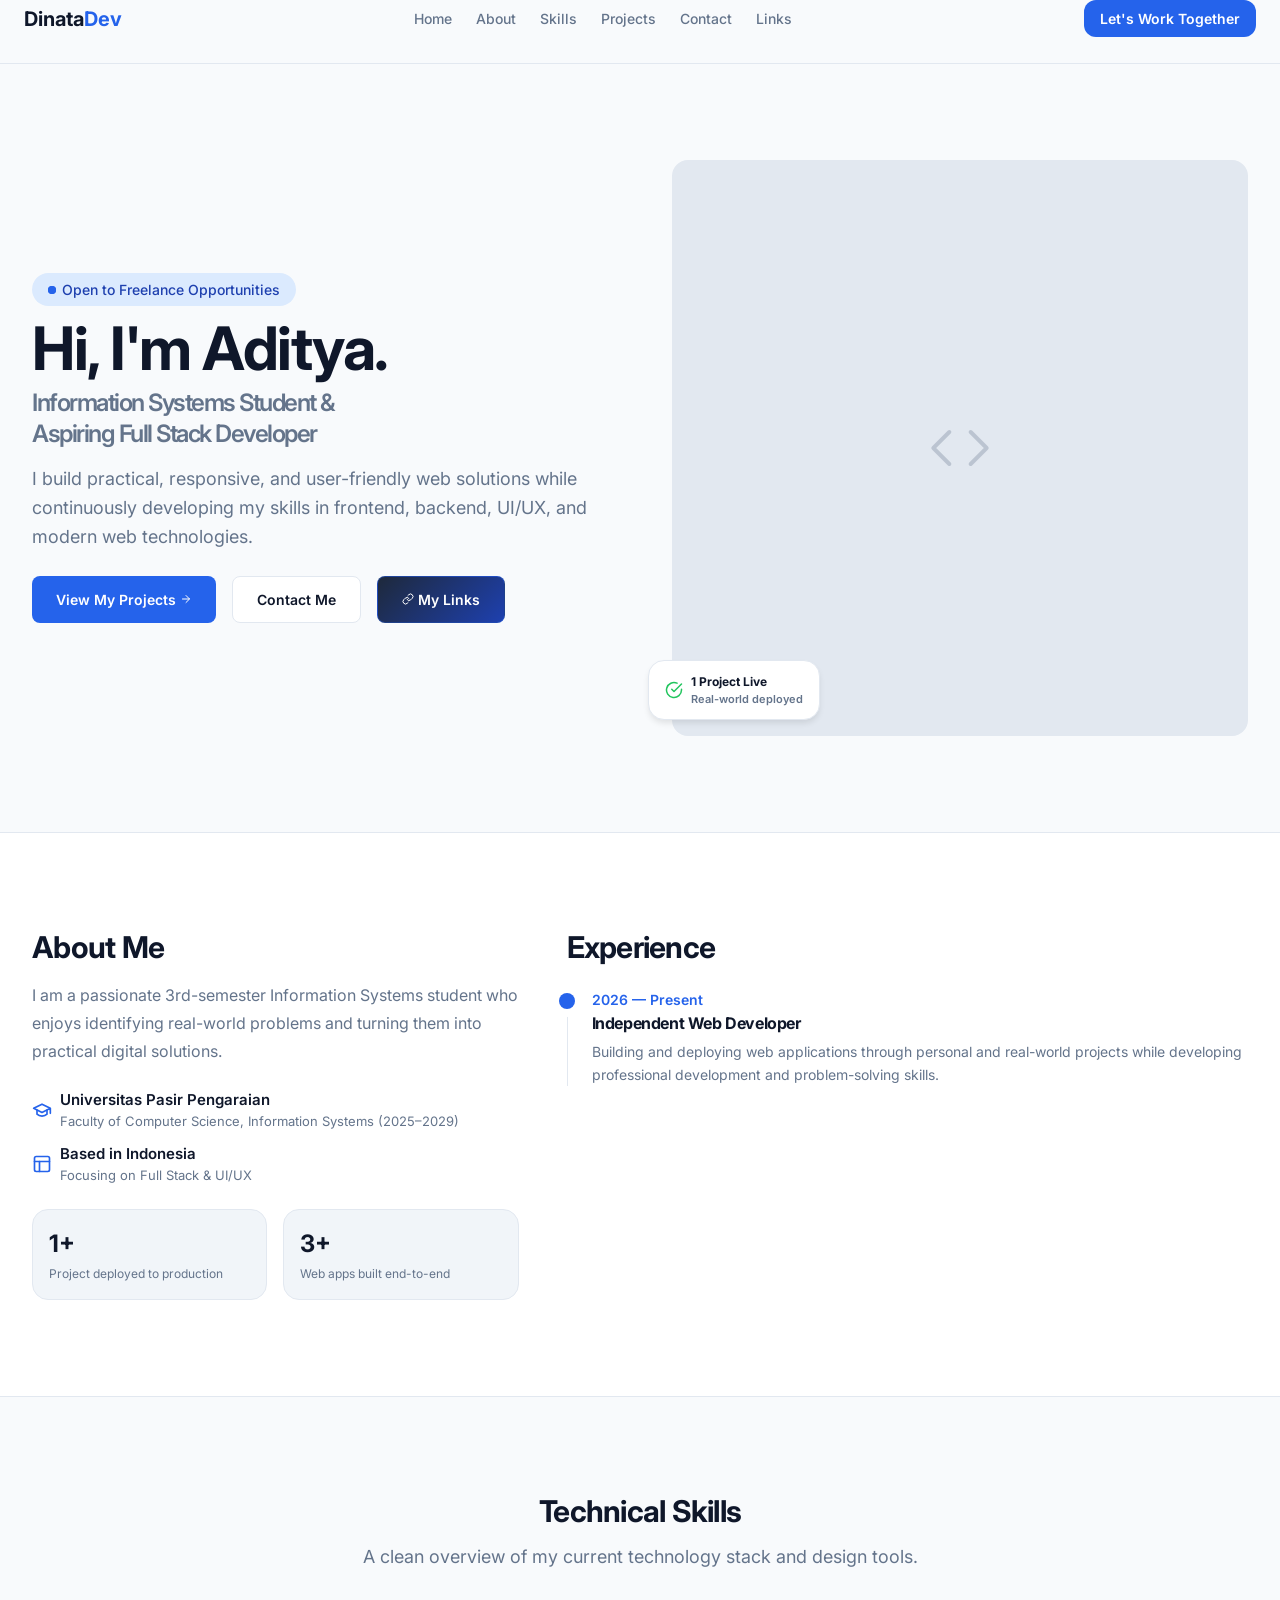
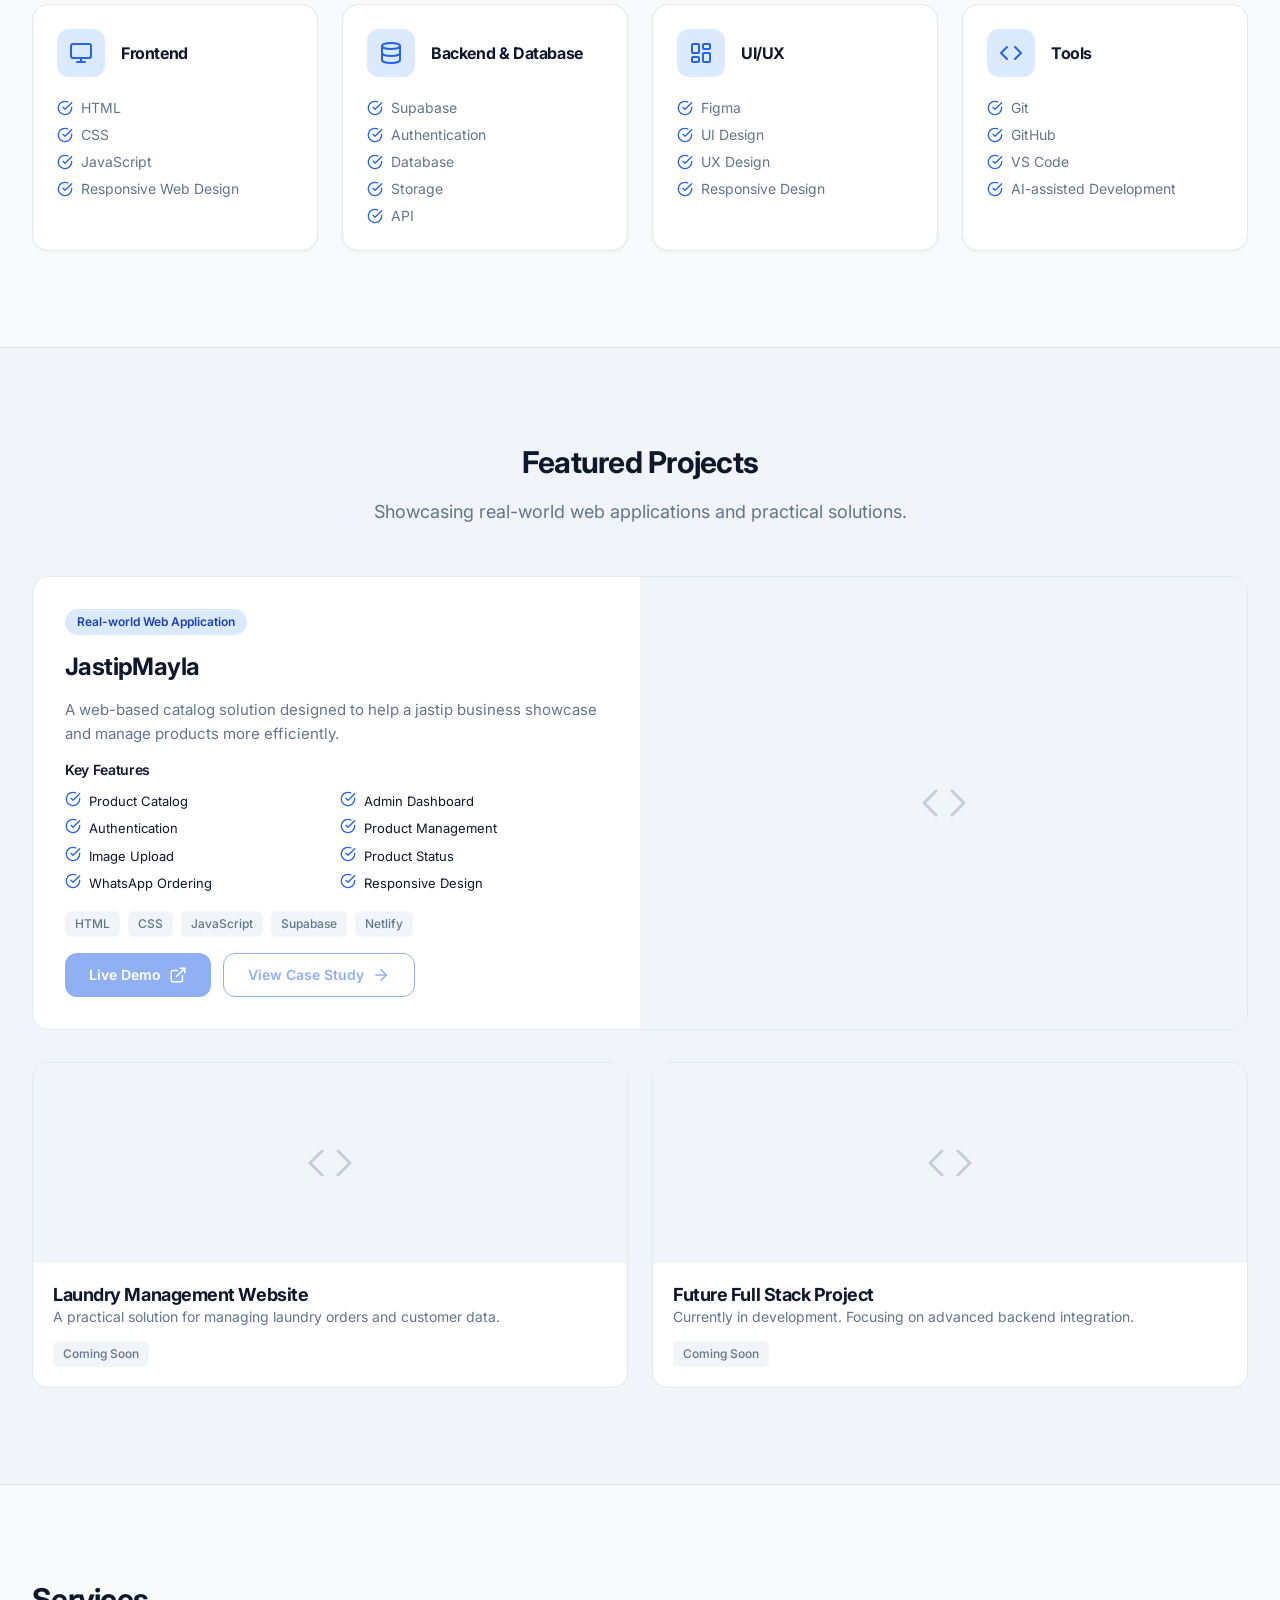
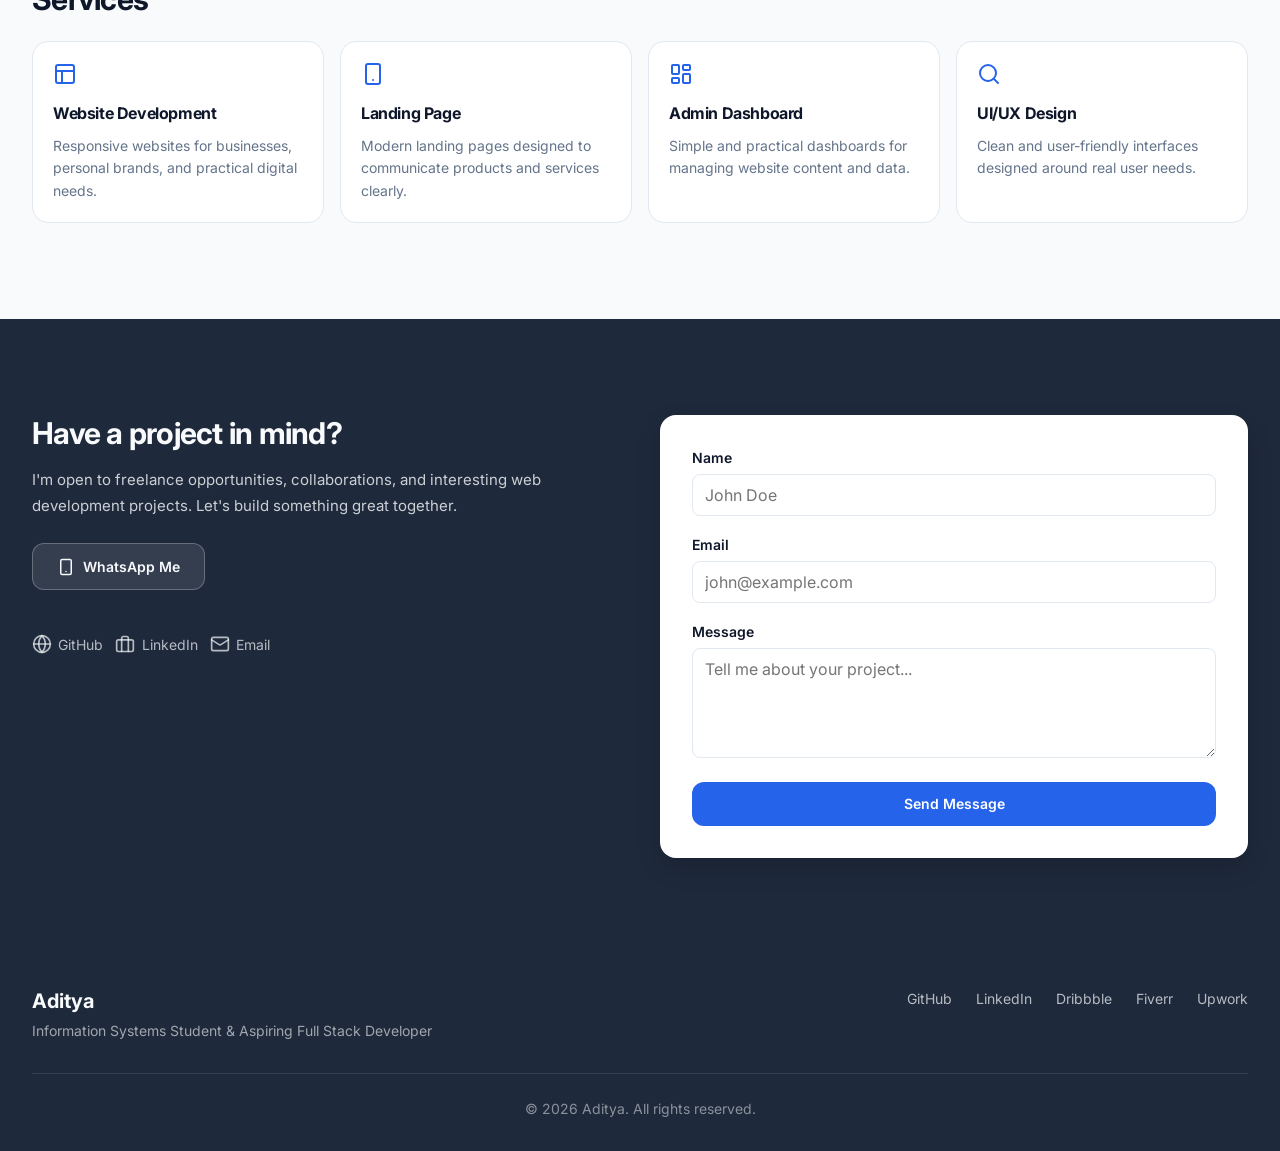
==== index.html @ 100fe940 "Initial commit — DinataDev portfolio static site - index.html: full portfolio (Hero, About, Skills, " ====
﻿<!DOCTYPE html>
<html lang="id">
<head>
  <meta charset="UTF-8" />
  <meta name="viewport" content="width=device-width, initial-scale=1.0" />

  <!-- Primary Meta -->
  <title>Aditya — Full Stack Developer &amp; UI/UX Designer | DinataDev</title>
  <meta name="description" content="Portfolio of Aditya, an Information Systems student building responsive web apps, admin dashboards, and UI/UX designs. Open to freelance opportunities." />

  <!-- Open Graph -->
  <meta property="og:title" content="Aditya — Full Stack Developer &amp; UI/UX Designer | DinataDev" />
  <meta property="og:description" content="Portfolio of Aditya, an Information Systems student building responsive web apps, admin dashboards, and UI/UX designs. Open to freelance opportunities." />
  <meta property="og:type" content="website" />
  <meta property="og:url" content="https://dinatadev.netlify.app/" />

  <!-- Google Fonts preconnect (must precede the fonts link) -->
  <link rel="preconnect" href="https://fonts.googleapis.com" />
  <link rel="preconnect" href="https://fonts.gstatic.com" crossorigin />

  <!-- Stylesheets: setiap file CSS bertanggung jawab atas satu section -->
  <link rel="stylesheet" href="css/style.css" />
  <link rel="stylesheet" href="css/buttons.css" />
  <link rel="stylesheet" href="css/nav.css" />
  <link rel="stylesheet" href="css/hero.css" />
  <link rel="stylesheet" href="css/about.css" />
  <link rel="stylesheet" href="css/skills.css" />
  <link rel="stylesheet" href="css/projects.css" />
  <link rel="stylesheet" href="css/services.css" />
  <link rel="stylesheet" href="css/contact.css" />
  <link rel="stylesheet" href="css/footer.css" />
</head>
<body>

  <!-- =====================================================================
       HEADER / NAVIGATION
       ===================================================================== -->
  <header id="site-header">
    <nav id="main-nav" aria-label="Primary navigation">
      <div class="nav-inner">

        <!-- Logo -->
        <a href="#home" class="nav-logo">
          <span class="logo-main">Dinata</span><span class="logo-accent">Dev</span>
        </a>

        <!-- Desktop nav links -->
        <div id="desktop-nav" role="navigation" aria-label="Desktop navigation">
          <a href="#home">Home</a>
          <a href="#about">About</a>
          <a href="#skills">Skills</a>
          <a href="#projects">Projects</a>
          <a href="#contact">Contact</a>
          <a href="links.html">Links</a>
        </div>

        <!-- Desktop CTA -->
        <a href="#contact" class="nav-cta">Let's Work Together</a>

        <!-- Hamburger button (mobile only) -->
        <button
          id="hamburger-btn"
          type="button"
          aria-label="Open navigation menu"
          aria-expanded="false"
          aria-controls="mobile-menu"
        >
          <!-- Hamburger icon (three lines) — toggled to X by navigation.js -->
          <svg
            id="icon-menu"
            aria-hidden="true"
            width="24" height="24"
            viewBox="0 0 24 24"
            fill="none"
            stroke="currentColor"
            stroke-width="2"
            stroke-linecap="round"
            stroke-linejoin="round"
          >
            <line x1="4" y1="6"  x2="20" y2="6" />
            <line x1="4" y1="12" x2="20" y2="12" />
            <line x1="4" y1="18" x2="20" y2="18" />
          </svg>
          <!-- Close icon (X) — hidden by default; navigation.js swaps visibility -->
          <svg
            id="icon-close"
            aria-hidden="true"
            width="24" height="24"
            viewBox="0 0 24 24"
            fill="none"
            stroke="currentColor"
            stroke-width="2"
            stroke-linecap="round"
            stroke-linejoin="round"
            style="display:none;"
          >
            <line x1="18" y1="6"  x2="6" y2="18" />
            <line x1="6"  y1="6"  x2="18" y2="18" />
          </svg>
        </button>

      </div><!-- /.nav-inner -->

      <!-- Mobile menu -->
      <div id="mobile-menu" role="dialog" aria-label="Mobile navigation menu">
        <ul class="mobile-nav-links" role="list">
          <li><a href="#home">Home</a></li>
          <li><a href="#about">About</a></li>
          <li><a href="#skills">Skills</a></li>
          <li><a href="#projects">Projects</a></li>
          <li><a href="#contact">Contact</a></li>
          <li><a href="links.html">My Links</a></li>
        </ul>
        <div class="mobile-cta-wrapper">
          <a href="#contact" class="mobile-cta">Let's Work Together</a>
        </div>
      </div><!-- /#mobile-menu -->

    </nav>
  </header>

  <!-- =====================================================================
       MAIN CONTENT
       ===================================================================== -->
  <main>

    <!-- -------------------------------------------------------------------
         HERO SECTION
         ------------------------------------------------------------------- -->
    <section id="home" class="section-padding">
      <div class="container-wide">
        <div class="hero-inner">

          <!-- Content column -->
          <div class="hero-content">

            <!-- Status badge with ping animation -->
            <div class="hero-status-badge" aria-label="Availability status: Open to Freelance Opportunities">
              <span class="badge-dot-wrapper">
                <span class="ping-dot" aria-hidden="true"></span>
                <span class="badge-dot" aria-hidden="true"></span>
              </span>
              Open to Freelance Opportunities
            </div>

            <!-- Heading -->
            <h1>
              Hi, I'm Aditya.
              <span class="hero-subtitle">
                Information Systems Student &amp;<br />
                Aspiring Full Stack Developer
              </span>
            </h1>

            <!-- Description -->
            <p class="hero-description">
              I build practical, responsive, and user-friendly web solutions while continuously
              developing my skills in frontend, backend, UI/UX, and modern web technologies.
            </p>

            <!-- CTA buttons -->
            <div class="hero-buttons">
              <a href="#projects" class="btn-primary">
                View My Projects
                <!-- ArrowRight icon -->
                <svg aria-hidden="true" width="18" height="18" viewBox="0 0 24 24" fill="none"
                  stroke="currentColor" stroke-width="2" stroke-linecap="round" stroke-linejoin="round">
                  <line x1="5" y1="12" x2="19" y2="12"/>
                  <polyline points="12 5 19 12 12 19"/>
                </svg>
              </a>
              <a href="#contact" class="btn-secondary">
                Contact Me
              </a>
              <a href="links.html" class="btn-links">
                <svg aria-hidden="true" width="16" height="16" viewBox="0 0 24 24" fill="none"
                  stroke="currentColor" stroke-width="2" stroke-linecap="round" stroke-linejoin="round">
                  <path d="M10 13a5 5 0 0 0 7.54.54l3-3a5 5 0 0 0-7.07-7.07l-1.72 1.71"/>
                  <path d="M14 11a5 5 0 0 0-7.54-.54l-3 3a5 5 0 0 0 7.07 7.07l1.71-1.71"/>
                </svg>
                My Links
              </a>
            </div>

          </div><!-- /.hero-content -->

          <!-- Image column -->
          <div class="hero-image-col">
            <div class="hero-profile-img-wrapper">

              <!-- Profile image; onerror shows placeholder (Req 6.11) -->
              <img
                id="hero-profile-img"
                src="assets/images/profile.jpg"
                alt="Aditya — Information Systems Student and Full Stack Developer"
                class="hero-profile-img"
                loading="eager"
                onerror="this.onerror=null;this.style.display='none';document.getElementById('hero-img-placeholder').style.display='flex';"
              />

              <!-- Fallback placeholder shown when image fails to load -->
              <div id="hero-img-placeholder" class="hero-img-placeholder" style="display:none;" aria-hidden="true">
                <!-- Code2 icon -->
                <svg aria-hidden="true" width="64" height="64" viewBox="0 0 24 24" fill="none"
                  stroke="currentColor" stroke-width="1.5" stroke-linecap="round" stroke-linejoin="round"
                  style="opacity:0.3;">
                  <polyline points="16 18 22 12 16 6"/>
                  <polyline points="8 6 2 12 8 18"/>
                </svg>
              </div>

              <!-- Floating card (hidden below 480px) -->
              <div class="hero-floating-card" aria-hidden="true">
                <!-- CheckCircle icon -->
                <svg aria-hidden="true" width="18" height="18" viewBox="0 0 24 24" fill="none"
                  stroke="currentColor" stroke-width="2" stroke-linecap="round" stroke-linejoin="round"
                  style="color:#22c55e;flex-shrink:0;">
                  <path d="M22 11.08V12a10 10 0 1 1-5.93-9.14"/>
                  <polyline points="22 4 12 14.01 9 11.01"/>
                </svg>
                <div>
                  <div style="font-size:0.75rem;font-weight:700;color:var(--foreground);">1 Project Live</div>
                  <div style="font-size:0.6875rem;color:var(--muted-foreground);">Real-world deployed</div>
                </div>
              </div>

            </div><!-- /.hero-profile-img-wrapper -->
          </div><!-- /.hero-image-col -->

        </div><!-- /.hero-inner -->
      </div><!-- /.container-wide -->
    </section><!-- /#home -->


    <!-- -------------------------------------------------------------------
         ABOUT & EXPERIENCE SECTION
         ------------------------------------------------------------------- -->
    <section id="about" class="section-padding">
      <div class="container-wide">
        <div class="about-grid">

          <!-- About column -->
          <div class="about-col">
            <h2>About Me</h2>
            <p class="about-bio">
              I am a passionate 3rd-semester Information Systems student who enjoys identifying
              real-world problems and turning them into practical digital solutions.
            </p>

            <!-- Info items -->
            <div class="about-info-items">

              <div class="about-info-item">
                <!-- GraduationCap icon -->
                <svg aria-hidden="true" width="20" height="20" viewBox="0 0 24 24" fill="none"
                  stroke="currentColor" stroke-width="2" stroke-linecap="round" stroke-linejoin="round">
                  <path d="M22 10v6M2 10l10-5 10 5-10 5z"/>
                  <path d="M6 12v5c3 3 9 3 12 0v-5"/>
                </svg>
                <div>
                  <div style="font-weight:600;color:var(--foreground);font-size:0.9375rem;">Universitas Pasir Pengaraian</div>
                  <div style="font-size:0.8125rem;color:var(--muted-foreground);">Faculty of Computer Science, Information Systems (2025–2029)</div>
                </div>
              </div>

              <div class="about-info-item">
                <!-- Layout icon -->
                <svg aria-hidden="true" width="20" height="20" viewBox="0 0 24 24" fill="none"
                  stroke="currentColor" stroke-width="2" stroke-linecap="round" stroke-linejoin="round">
                  <rect width="18" height="18" x="3" y="3" rx="2" ry="2"/>
                  <line x1="3" y1="9" x2="21" y2="9"/>
                  <line x1="9" y1="21" x2="9" y2="9"/>
                </svg>
                <div>
                  <div style="font-weight:600;color:var(--foreground);font-size:0.9375rem;">Based in Indonesia</div>
                  <div style="font-size:0.8125rem;color:var(--muted-foreground);">Focusing on Full Stack &amp; UI/UX</div>
                </div>
              </div>

            </div><!-- /.about-info-items -->

            <!-- Stat cards (2×2 grid) -->
            <div class="stat-cards-grid">
              <div class="stat-card">
                <div class="stat-value">1+</div>
                <div class="stat-label">Project deployed to production</div>
              </div>
              <div class="stat-card">
                <div class="stat-value">3+</div>
                <div class="stat-label">Web apps built end-to-end</div>
              </div>
            </div>

          </div><!-- /.about-col -->

          <!-- Experience column -->
          <div class="experience-col">
            <h2>Experience</h2>

            <div class="timeline" role="list">

              <div class="timeline-item" role="listitem">
                <span class="timeline-dot" aria-hidden="true"></span>
                <div class="timeline-period">2026 — Present</div>
                <h3 class="timeline-title">Independent Web Developer</h3>
                <p class="timeline-description">
                  Building and deploying web applications through personal and real-world projects
                  while developing professional development and problem-solving skills.
                </p>
              </div>

            </div><!-- /.timeline -->

          </div><!-- /.experience-col -->

        </div><!-- /.about-grid -->
      </div><!-- /.container-wide -->
    </section><!-- /#about -->


    <!-- -------------------------------------------------------------------
         SKILLS SECTION
         ------------------------------------------------------------------- -->
    <section id="skills" class="section-padding">
      <div class="container-wide">

        <h2>Technical Skills</h2>
        <p class="skills-section-subtitle">
          A clean overview of my current technology stack and design tools.
        </p>

        <div class="skills-grid">

          <!-- Frontend card -->
          <article class="skill-card">
            <div class="skill-card-header">
              <div class="skill-icon-area" aria-hidden="true">
                <!-- Monitor icon -->
                <svg aria-hidden="true" width="24" height="24" viewBox="0 0 24 24" fill="none"
                  stroke="currentColor" stroke-width="2" stroke-linecap="round" stroke-linejoin="round">
                  <rect width="20" height="14" x="2" y="3" rx="2"/>
                  <line x1="8" y1="21" x2="16" y2="21"/>
                  <line x1="12" y1="17" x2="12" y2="21"/>
                </svg>
              </div>
              <h3 class="skill-card-title">Frontend</h3>
            </div>
            <ul class="skill-items-list" role="list">
              <li class="skill-item">
                <svg aria-hidden="true" width="16" height="16" viewBox="0 0 24 24" fill="none"
                  stroke="currentColor" stroke-width="2" stroke-linecap="round" stroke-linejoin="round">
                  <path d="M22 11.08V12a10 10 0 1 1-5.93-9.14"/>
                  <polyline points="22 4 12 14.01 9 11.01"/>
                </svg>
                HTML
              </li>
              <li class="skill-item">
                <svg aria-hidden="true" width="16" height="16" viewBox="0 0 24 24" fill="none"
                  stroke="currentColor" stroke-width="2" stroke-linecap="round" stroke-linejoin="round">
                  <path d="M22 11.08V12a10 10 0 1 1-5.93-9.14"/>
                  <polyline points="22 4 12 14.01 9 11.01"/>
                </svg>
                CSS
              </li>
              <li class="skill-item">
                <svg aria-hidden="true" width="16" height="16" viewBox="0 0 24 24" fill="none"
                  stroke="currentColor" stroke-width="2" stroke-linecap="round" stroke-linejoin="round">
                  <path d="M22 11.08V12a10 10 0 1 1-5.93-9.14"/>
                  <polyline points="22 4 12 14.01 9 11.01"/>
                </svg>
                JavaScript
              </li>
              <li class="skill-item">
                <svg aria-hidden="true" width="16" height="16" viewBox="0 0 24 24" fill="none"
                  stroke="currentColor" stroke-width="2" stroke-linecap="round" stroke-linejoin="round">
                  <path d="M22 11.08V12a10 10 0 1 1-5.93-9.14"/>
                  <polyline points="22 4 12 14.01 9 11.01"/>
                </svg>
                Responsive Web Design
              </li>
            </ul>
          </article>

          <!-- Backend & Database card -->
          <article class="skill-card">
            <div class="skill-card-header">
              <div class="skill-icon-area" aria-hidden="true">
                <!-- Database icon -->
                <svg aria-hidden="true" width="24" height="24" viewBox="0 0 24 24" fill="none"
                  stroke="currentColor" stroke-width="2" stroke-linecap="round" stroke-linejoin="round">
                  <ellipse cx="12" cy="5" rx="9" ry="3"/>
                  <path d="M21 12c0 1.66-4 3-9 3s-9-1.34-9-3"/>
                  <path d="M3 5v14c0 1.66 4 3 9 3s9-1.34 9-3V5"/>
                </svg>
              </div>
              <h3 class="skill-card-title">Backend &amp; Database</h3>
            </div>
            <ul class="skill-items-list" role="list">
              <li class="skill-item">
                <svg aria-hidden="true" width="16" height="16" viewBox="0 0 24 24" fill="none"
                  stroke="currentColor" stroke-width="2" stroke-linecap="round" stroke-linejoin="round">
                  <path d="M22 11.08V12a10 10 0 1 1-5.93-9.14"/>
                  <polyline points="22 4 12 14.01 9 11.01"/>
                </svg>
                Supabase
              </li>
              <li class="skill-item">
                <svg aria-hidden="true" width="16" height="16" viewBox="0 0 24 24" fill="none"
                  stroke="currentColor" stroke-width="2" stroke-linecap="round" stroke-linejoin="round">
                  <path d="M22 11.08V12a10 10 0 1 1-5.93-9.14"/>
                  <polyline points="22 4 12 14.01 9 11.01"/>
                </svg>
                Authentication
              </li>
              <li class="skill-item">
                <svg aria-hidden="true" width="16" height="16" viewBox="0 0 24 24" fill="none"
                  stroke="currentColor" stroke-width="2" stroke-linecap="round" stroke-linejoin="round">
                  <path d="M22 11.08V12a10 10 0 1 1-5.93-9.14"/>
                  <polyline points="22 4 12 14.01 9 11.01"/>
                </svg>
                Database
              </li>
              <li class="skill-item">
                <svg aria-hidden="true" width="16" height="16" viewBox="0 0 24 24" fill="none"
                  stroke="currentColor" stroke-width="2" stroke-linecap="round" stroke-linejoin="round">
                  <path d="M22 11.08V12a10 10 0 1 1-5.93-9.14"/>
                  <polyline points="22 4 12 14.01 9 11.01"/>
                </svg>
                Storage
              </li>
              <li class="skill-item">
                <svg aria-hidden="true" width="16" height="16" viewBox="0 0 24 24" fill="none"
                  stroke="currentColor" stroke-width="2" stroke-linecap="round" stroke-linejoin="round">
                  <path d="M22 11.08V12a10 10 0 1 1-5.93-9.14"/>
                  <polyline points="22 4 12 14.01 9 11.01"/>
                </svg>
                API
              </li>
            </ul>
          </article>

          <!-- UI/UX card -->
          <article class="skill-card">
            <div class="skill-card-header">
              <div class="skill-icon-area" aria-hidden="true">
                <!-- LayoutDashboard icon -->
                <svg aria-hidden="true" width="24" height="24" viewBox="0 0 24 24" fill="none"
                  stroke="currentColor" stroke-width="2" stroke-linecap="round" stroke-linejoin="round">
                  <rect width="7" height="9" x="3" y="3" rx="1"/>
                  <rect width="7" height="5" x="14" y="3" rx="1"/>
                  <rect width="7" height="9" x="14" y="12" rx="1"/>
                  <rect width="7" height="5" x="3" y="16" rx="1"/>
                </svg>
              </div>
              <h3 class="skill-card-title">UI/UX</h3>
            </div>
            <ul class="skill-items-list" role="list">
              <li class="skill-item">
                <svg aria-hidden="true" width="16" height="16" viewBox="0 0 24 24" fill="none"
                  stroke="currentColor" stroke-width="2" stroke-linecap="round" stroke-linejoin="round">
                  <path d="M22 11.08V12a10 10 0 1 1-5.93-9.14"/>
                  <polyline points="22 4 12 14.01 9 11.01"/>
                </svg>
                Figma
              </li>
              <li class="skill-item">
                <svg aria-hidden="true" width="16" height="16" viewBox="0 0 24 24" fill="none"
                  stroke="currentColor" stroke-width="2" stroke-linecap="round" stroke-linejoin="round">
                  <path d="M22 11.08V12a10 10 0 1 1-5.93-9.14"/>
                  <polyline points="22 4 12 14.01 9 11.01"/>
                </svg>
                UI Design
              </li>
              <li class="skill-item">
                <svg aria-hidden="true" width="16" height="16" viewBox="0 0 24 24" fill="none"
                  stroke="currentColor" stroke-width="2" stroke-linecap="round" stroke-linejoin="round">
                  <path d="M22 11.08V12a10 10 0 1 1-5.93-9.14"/>
                  <polyline points="22 4 12 14.01 9 11.01"/>
                </svg>
                UX Design
              </li>
              <li class="skill-item">
                <svg aria-hidden="true" width="16" height="16" viewBox="0 0 24 24" fill="none"
                  stroke="currentColor" stroke-width="2" stroke-linecap="round" stroke-linejoin="round">
                  <path d="M22 11.08V12a10 10 0 1 1-5.93-9.14"/>
                  <polyline points="22 4 12 14.01 9 11.01"/>
                </svg>
                Responsive Design
              </li>
            </ul>
          </article>

          <!-- Tools card -->
          <article class="skill-card">
            <div class="skill-card-header">
              <div class="skill-icon-area" aria-hidden="true">
                <!-- Code2 icon -->
                <svg aria-hidden="true" width="24" height="24" viewBox="0 0 24 24" fill="none"
                  stroke="currentColor" stroke-width="2" stroke-linecap="round" stroke-linejoin="round">
                  <polyline points="16 18 22 12 16 6"/>
                  <polyline points="8 6 2 12 8 18"/>
                </svg>
              </div>
              <h3 class="skill-card-title">Tools</h3>
            </div>
            <ul class="skill-items-list" role="list">
              <li class="skill-item">
                <svg aria-hidden="true" width="16" height="16" viewBox="0 0 24 24" fill="none"
                  stroke="currentColor" stroke-width="2" stroke-linecap="round" stroke-linejoin="round">
                  <path d="M22 11.08V12a10 10 0 1 1-5.93-9.14"/>
                  <polyline points="22 4 12 14.01 9 11.01"/>
                </svg>
                Git
              </li>
              <li class="skill-item">
                <svg aria-hidden="true" width="16" height="16" viewBox="0 0 24 24" fill="none"
                  stroke="currentColor" stroke-width="2" stroke-linecap="round" stroke-linejoin="round">
                  <path d="M22 11.08V12a10 10 0 1 1-5.93-9.14"/>
                  <polyline points="22 4 12 14.01 9 11.01"/>
                </svg>
                GitHub
              </li>
              <li class="skill-item">
                <svg aria-hidden="true" width="16" height="16" viewBox="0 0 24 24" fill="none"
                  stroke="currentColor" stroke-width="2" stroke-linecap="round" stroke-linejoin="round">
                  <path d="M22 11.08V12a10 10 0 1 1-5.93-9.14"/>
                  <polyline points="22 4 12 14.01 9 11.01"/>
                </svg>
                VS Code
              </li>
              <li class="skill-item">
                <svg aria-hidden="true" width="16" height="16" viewBox="0 0 24 24" fill="none"
                  stroke="currentColor" stroke-width="2" stroke-linecap="round" stroke-linejoin="round">
                  <path d="M22 11.08V12a10 10 0 1 1-5.93-9.14"/>
                  <polyline points="22 4 12 14.01 9 11.01"/>
                </svg>
                AI-assisted Development
              </li>
            </ul>
          </article>

        </div><!-- /.skills-grid -->
      </div><!-- /.container-wide -->
    </section><!-- /#skills -->


    <!-- -------------------------------------------------------------------
         PROJECTS SECTION (data-driven; JS renders into mount containers)
         ------------------------------------------------------------------- -->
    <section id="projects" class="section-padding">
      <div class="container-wide">

        <div class="section-heading">
          <h2>Featured Projects</h2>
        </div>
        <p class="section-subtitle" style="color:var(--muted-foreground);margin-bottom:3rem;">
          Showcasing real-world web applications and practical solutions.
        </p>

        <!-- Featured project mount container (rendered by projects.js) -->
        <div id="projects-featured-container" aria-live="polite"></div>

        <!-- Non-featured project grid mount container (rendered by projects.js) -->
        <div id="projects-grid-container" class="project-grid" aria-live="polite"></div>

      </div><!-- /.container-wide -->
    </section><!-- /#projects -->



    <!-- -------------------------------------------------------------------
         SERVICES & CURRENTLY LEARNING SECTION
         ------------------------------------------------------------------- -->
    <section id="services" class="section-padding">
      <div class="container-wide">
        <div class="services-only-grid">

          <!-- Services column -->
          <div class="services-col">
            <h2>Services</h2>
            <div class="services-cards-grid">

              <!-- Website Development -->
              <article class="service-card">
                <div class="service-card-icon" aria-hidden="true">
                  <!-- Layout icon -->
                  <svg aria-hidden="true" width="24" height="24" viewBox="0 0 24 24" fill="none"
                    stroke="currentColor" stroke-width="2" stroke-linecap="round" stroke-linejoin="round">
                    <rect width="18" height="18" x="3" y="3" rx="2" ry="2"/>
                    <line x1="3" y1="9" x2="21" y2="9"/>
                    <line x1="9" y1="21" x2="9" y2="9"/>
                  </svg>
                </div>
                <h3 class="service-card-title">Website Development</h3>
                <p class="service-card-desc">
                  Responsive websites for businesses, personal brands, and practical digital needs.
                </p>
              </article>

              <!-- Landing Page -->
              <article class="service-card">
                <div class="service-card-icon" aria-hidden="true">
                  <!-- Smartphone icon -->
                  <svg aria-hidden="true" width="24" height="24" viewBox="0 0 24 24" fill="none"
                    stroke="currentColor" stroke-width="2" stroke-linecap="round" stroke-linejoin="round">
                    <rect width="14" height="20" x="5" y="2" rx="2" ry="2"/>
                    <line x1="12" y1="18" x2="12.01" y2="18"/>
                  </svg>
                </div>
                <h3 class="service-card-title">Landing Page</h3>
                <p class="service-card-desc">
                  Modern landing pages designed to communicate products and services clearly.
                </p>
              </article>

              <!-- Admin Dashboard -->
              <article class="service-card">
                <div class="service-card-icon" aria-hidden="true">
                  <!-- LayoutDashboard icon -->
                  <svg aria-hidden="true" width="24" height="24" viewBox="0 0 24 24" fill="none"
                    stroke="currentColor" stroke-width="2" stroke-linecap="round" stroke-linejoin="round">
                    <rect width="7" height="9" x="3" y="3" rx="1"/>
                    <rect width="7" height="5" x="14" y="3" rx="1"/>
                    <rect width="7" height="9" x="14" y="12" rx="1"/>
                    <rect width="7" height="5" x="3" y="16" rx="1"/>
                  </svg>
                </div>
                <h3 class="service-card-title">Admin Dashboard</h3>
                <p class="service-card-desc">
                  Simple and practical dashboards for managing website content and data.
                </p>
              </article>

              <!-- UI/UX Design -->
              <article class="service-card">
                <div class="service-card-icon" aria-hidden="true">
                  <!-- Search icon -->
                  <svg aria-hidden="true" width="24" height="24" viewBox="0 0 24 24" fill="none"
                    stroke="currentColor" stroke-width="2" stroke-linecap="round" stroke-linejoin="round">
                    <circle cx="11" cy="11" r="8"/>
                    <line x1="21" y1="21" x2="16.65" y2="16.65"/>
                  </svg>
                </div>
                <h3 class="service-card-title">UI/UX Design</h3>
                <p class="service-card-desc">
                  Clean and user-friendly interfaces designed around real user needs.
                </p>
              </article>

            </div><!-- /.services-cards-grid -->
          </div><!-- /.services-col -->


        </div><!-- /.services-only-grid -->
      </div><!-- /.container-wide -->
    </section><!-- /#services -->


    <!-- -------------------------------------------------------------------
         CONTACT SECTION
         ------------------------------------------------------------------- -->
    <section id="contact" class="section-padding">
      <div class="container-wide">
        <div class="contact-inner">

          <!-- CTA column -->
          <div class="contact-cta-col">
            <h2>Have a project in mind?</h2>
            <p class="contact-cta-desc">
              I'm open to freelance opportunities, collaborations, and interesting web development
              projects. Let's build something great together.
            </p>

            <div class="contact-cta-buttons">
              <a
                id="whatsapp-cta"
                href="#"
                class="btn-ghost-light"
                target="_blank"
                rel="noopener noreferrer"
                aria-label="Contact via WhatsApp"
              >
                <!-- Smartphone icon -->
                <svg aria-hidden="true" width="18" height="18" viewBox="0 0 24 24" fill="none"
                  stroke="currentColor" stroke-width="2" stroke-linecap="round" stroke-linejoin="round">
                  <rect width="14" height="20" x="5" y="2" rx="2" ry="2"/>
                  <line x1="12" y1="18" x2="12.01" y2="18"/>
                </svg>
                WhatsApp Me
              </a>
            </div>

            <!-- Social links (URLs populated from config by main.js) -->
            <div class="contact-social-links">
              <a href="#" class="contact-social-link" data-config-link="githubUrl" target="_blank" rel="noopener noreferrer" aria-label="GitHub profile">
                <!-- Globe icon -->
                <svg aria-hidden="true" width="20" height="20" viewBox="0 0 24 24" fill="none"
                  stroke="currentColor" stroke-width="2" stroke-linecap="round" stroke-linejoin="round">
                  <circle cx="12" cy="12" r="10"/>
                  <line x1="2" y1="12" x2="22" y2="12"/>
                  <path d="M12 2a15.3 15.3 0 0 1 4 10 15.3 15.3 0 0 1-4 10 15.3 15.3 0 0 1-4-10 15.3 15.3 0 0 1 4-10z"/>
                </svg>
                GitHub
              </a>
              <a href="#" class="contact-social-link" data-config-link="linkedinUrl" target="_blank" rel="noopener noreferrer" aria-label="LinkedIn profile">
                <!-- Briefcase icon -->
                <svg aria-hidden="true" width="20" height="20" viewBox="0 0 24 24" fill="none"
                  stroke="currentColor" stroke-width="2" stroke-linecap="round" stroke-linejoin="round">
                  <rect width="20" height="14" x="2" y="7" rx="2" ry="2"/>
                  <path d="M16 21V5a2 2 0 0 0-2-2h-4a2 2 0 0 0-2 2v16"/>
                </svg>
                LinkedIn
              </a>
              <a href="#" class="contact-social-link" data-config-link="email" data-config-type="mailto" aria-label="Send email">
                <!-- Mail icon -->
                <svg aria-hidden="true" width="20" height="20" viewBox="0 0 24 24" fill="none"
                  stroke="currentColor" stroke-width="2" stroke-linecap="round" stroke-linejoin="round">
                  <rect width="20" height="16" x="2" y="4" rx="2"/>
                  <path d="m22 7-8.97 5.7a1.94 1.94 0 0 1-2.06 0L2 7"/>
                </svg>
                Email
              </a>
            </div><!-- /.contact-social-links -->

          </div><!-- /.contact-cta-col -->

          <!-- Contact form card -->
          <div class="contact-form-card" id="contact-form-section">

            <!-- Success message (hidden by default) -->
            <div id="form-success-msg" hidden role="status" aria-live="polite">
              Pesan berhasil terkirim! Aditya akan segera menghubungi Anda.
            </div>

            <!-- Error message (hidden by default) -->
            <div id="form-error-msg" hidden role="alert" aria-live="assertive">
              Gagal mengirim pesan. Silakan coba lagi atau hubungi melalui WhatsApp.
            </div>

            <form
              id="contact-form"
              name="contact"
              method="POST"
              data-netlify="true"
              action="/"
              novalidate
            >
              <!-- Hidden Netlify form-name field -->
              <input type="hidden" name="form-name" value="contact" />

              <div class="form-group">
                <label class="form-label" for="contact-name">Name</label>
                <input
                  class="form-input"
                  type="text"
                  id="contact-name"
                  name="name"
                  placeholder="John Doe"
                  required
                  maxlength="100"
                  autocomplete="name"
                />
              </div>

              <div class="form-group">
                <label class="form-label" for="contact-email">Email</label>
                <input
                  class="form-input"
                  type="email"
                  id="contact-email"
                  name="email"
                  placeholder="john@example.com"
                  required
                  maxlength="254"
                  autocomplete="email"
                />
              </div>

              <div class="form-group">
                <label class="form-label" for="contact-message">Message</label>
                <textarea
                  class="form-textarea"
                  id="contact-message"
                  name="message"
                  rows="4"
                  placeholder="Tell me about your project..."
                  required
                  maxlength="2000"
                ></textarea>
              </div>

              <button
                id="submit-btn"
                type="submit"
                class="btn-primary"
              >
                Send Message
              </button>

            </form><!-- /#contact-form -->

          </div><!-- /.contact-form-card -->

        </div><!-- /.contact-inner -->
      </div><!-- /.container-wide -->
    </section><!-- /#contact -->

  </main>


  <!-- =====================================================================
       FOOTER
       ===================================================================== -->
  <footer id="site-footer">
    <div class="container-wide">

      <div class="footer-main">

        <!-- Brand -->
        <div>
          <div class="footer-brand-name">
            Aditya
          </div>
          <div class="footer-brand-subtitle">
            Information Systems Student &amp; Aspiring Full Stack Developer
          </div>
        </div>

        <!-- Footer nav links (URLs populated from config by main.js) -->
        <nav aria-label="Footer navigation">
          <ul class="footer-links" role="list">
            <li>
              <a href="#" class="footer-link" data-config-link="githubUrl" target="_blank" rel="noopener noreferrer">
                GitHub
              </a>
            </li>
            <li>
              <a href="#" class="footer-link" data-config-link="linkedinUrl" target="_blank" rel="noopener noreferrer">
                LinkedIn
              </a>
            </li>
            <li>
              <a href="#" class="footer-link" data-config-link="dribbbleUrl" target="_blank" rel="noopener noreferrer">
                Dribbble
              </a>
            </li>
            <li>
              <a href="#" class="footer-link" data-config-link="fiverrUrl" target="_blank" rel="noopener noreferrer">
                Fiverr
              </a>
            </li>
            <li>
              <a href="#" class="footer-link" data-config-link="upworkUrl" target="_blank" rel="noopener noreferrer">
                Upwork
              </a>
            </li>
          </ul>
        </nav>

      </div><!-- /.footer-main -->

      <div class="footer-copyright">
        &copy; 2026 Aditya. All rights reserved.
      </div>

    </div><!-- /.container-wide -->
  </footer>


  <!-- ES Module entry point — placed before </body> per Req 17.1 -->
  <script type="module" src="js/main.js"></script>

</body>
</html>
---- css/style.css ----
﻿/* ==========================================================================
   style.css — Design tokens, CSS reset, base element styles, utility classes
   DinataDev Portfolio — Vanilla HTML/CSS/JS
   NOTE: Tidak ada media queries di file ini.
   ========================================================================== */

/* 1. Google Fonts */
@import url('https://fonts.googleapis.com/css2?family=Inter:wght@400;500;600;700&display=swap');

/* 2. Design Tokens */
:root {
  --background:           #f8fafc;
  --card:                 #ffffff;
  --muted:                #f1f5f9;
  --foreground:           #0f172a;
  --card-foreground:      #1e293b;
  --muted-foreground:     #64748b;
  --secondary-foreground: #f8fafc;
  --primary:              #2563eb;
  --primary-foreground:   #ffffff;
  --accent:               #dbeafe;
  --accent-foreground:    #1e40af;
  --secondary:            #1e293b;
  --border:               #e2e8f0;
  --ring:                 #2563eb;
  --radius:               0.75rem;
}

/* 3. CSS Reset */
*, *::before, *::after {
  box-sizing: border-box;
  margin: 0;
  padding: 0;
}

/* 4. Base Element Styles */
html { scroll-behavior: smooth; overflow-x: hidden; }


body {
  background-color: #f8fafc;
  background-color: var(--background, #f8fafc);
  color: #0f172a;
  color: var(--foreground, #0f172a);
  overflow-x: hidden;
  font-family: 'Inter', system-ui, sans-serif;
  font-size: 1rem;
  line-height: 1.5;
  -webkit-font-smoothing: antialiased;
  -moz-osx-font-smoothing: grayscale;
}

h1, h2, h3, h4, h5, h6 {
  letter-spacing: -0.025em;
  font-weight: 700;
  line-height: 1.2;
  color: #0f172a;
  color: var(--foreground, #0f172a);
}

p {
  color: #64748b;
  color: var(--muted-foreground, #64748b);
  font-size: 1.125rem;
  line-height: 1.75;
}

img  { max-width: 100%; display: block; }
a    { text-decoration: none; color: inherit; }
button { cursor: pointer; border: none; background: none; font-family: inherit; }
ul, ol { list-style: none; }

/* Scroll margin — mencegah sticky header menutupi section heading */
section { scroll-margin-top: 4rem; }

/* 5. Utility Classes */
.container-wide {
  max-width: 80rem;
  margin-inline: auto;
  padding-inline: 1rem;
}

.section-padding { padding-block: 5rem; }

.sr-only {
  position: absolute;
  width: 1px;
  height: 1px;
  padding: 0;
  margin: -1px;
  overflow: hidden;
  clip: rect(0, 0, 0, 0);
  white-space: nowrap;
  border: 0;
}

/* 6. Animations */
@keyframes ping {
  0%   { transform: scale(1);   opacity: 0.75; }
  100% { transform: scale(1.5); opacity: 0; }
}

/* 7. Global responsive utilities */
@media (min-width: 640px) {
  .section-padding  { padding-block: 6rem; }
  .container-wide   { padding-inline: 1.5rem; }
}

@media (min-width: 768px) {
  .container-wide { padding-inline: 2rem; }
}

@media (min-width: 1024px) {
  .container-wide { padding-inline: 2rem; }
}
---- css/buttons.css ----
﻿/* ==========================================================================
   buttons.css — Reusable button utility classes
   Used across: Hero, Projects, Contact, and other sections
   ========================================================================== */

/* --- Primary button --- */
.btn-primary {
  display: inline-flex;
  align-items: center;
  gap: 0.5rem;
  padding: 0.75rem 1.5rem;
  background-color: #2563eb;
  background-color: var(--primary, #2563eb);
  color: #ffffff;
  color: var(--primary-foreground, #ffffff);
  border-radius: 0.75rem;
  font-size: 0.875rem;
  font-weight: 600;
  min-height: 44px;
  transition: background-color 200ms ease, transform 150ms ease;
  cursor: pointer;
  text-decoration: none;
  border: none;
}

.btn-primary:hover { background-color: #1d4ed8; }

/* --- Secondary button --- */
.btn-secondary {
  display: inline-flex;
  align-items: center;
  gap: 0.5rem;
  padding: 0.75rem 1.5rem;
  background-color: #ffffff;
  background-color: var(--card, #ffffff);
  color: #0f172a;
  color: var(--foreground, #0f172a);
  border: 1px solid #e2e8f0;
  border-color: var(--border, #e2e8f0);
  border-radius: 0.75rem;
  font-size: 0.875rem;
  font-weight: 600;
  min-height: 44px;
  transition: background-color 200ms ease;
  cursor: pointer;
  text-decoration: none;
}

.btn-secondary:hover {
  background-color: #f1f5f9;
  background-color: var(--muted, #f1f5f9);
}

/* --- Outline button --- */
.btn-outline {
  display: inline-flex;
  align-items: center;
  gap: 0.5rem;
  padding: 0.75rem 1.5rem;
  background-color: transparent;
  color: #2563eb;
  color: var(--primary, #2563eb);
  border: 1px solid #2563eb;
  border-color: var(--primary, #2563eb);
  border-radius: 0.75rem;
  font-size: 0.875rem;
  font-weight: 600;
  min-height: 44px;
  transition: all 200ms ease;
  cursor: pointer;
  text-decoration: none;
}

.btn-outline:hover {
  background-color: #2563eb;
  background-color: var(--primary, #2563eb);
  color: #ffffff;
  color: var(--primary-foreground, #ffffff);
}

/* --- Light button (for dark backgrounds) --- */
.btn-light {
  display: inline-flex;
  align-items: center;
  gap: 0.5rem;
  padding: 0.75rem 1.5rem;
  background-color: #f8fafc;
  background-color: var(--secondary-foreground, #f8fafc);
  color: #1e293b;
  color: var(--secondary, #1e293b);
  border-radius: 0.75rem;
  font-size: 0.875rem;
  font-weight: 600;
  min-height: 44px;
  transition: opacity 150ms ease;
  text-decoration: none;
}

.btn-light:hover { opacity: 0.9; }

/* --- Ghost light button (transparent, white border, for dark backgrounds) --- */
.btn-ghost-light {
  display: inline-flex;
  align-items: center;
  gap: 0.5rem;
  padding: 0.75rem 1.5rem;
  background-color: rgba(255, 255, 255, 0.1);
  color: #f8fafc;
  color: var(--secondary-foreground, #f8fafc);
  border: 1px solid rgba(255, 255, 255, 0.25);
  border-radius: 0.75rem;
  font-size: 0.875rem;
  font-weight: 600;
  min-height: 44px;
  transition: background-color 150ms ease;
  text-decoration: none;
}

.btn-ghost-light:hover { background-color: rgba(255, 255, 255, 0.2); }

/* --- Disabled state --- */
.btn-primary[disabled],
.btn-secondary[disabled],
.btn-outline[disabled],
.btn-light[disabled],
.btn-ghost-light[disabled] {
  opacity: 0.5;
  cursor: not-allowed;
  pointer-events: none;
}

/* ── Mobile safety — cegah tombol overflow ── */
.btn-primary,
.btn-secondary,
.btn-outline,
.btn-light,
.btn-ghost-light {
  /* Tombol boleh wrap teks jika terlalu panjang di layar sangat kecil */
  word-break: keep-all;
  /* max-width agar tidak lebih lebar dari container */
  max-width: 100%;
}
---- css/nav.css ----
﻿/* ==========================================================================
   nav.css — Header, desktop nav, hamburger button, and mobile menu
   Includes responsive rules for this section.
   ========================================================================== */

/* --- Header (#site-header) --- */
#site-header {
  position: sticky;
  top: 0;
  z-index: 50;
  height: 4rem;
  background-color: rgba(248, 250, 252, 0.9);
  border-bottom: 1px solid #e2e8f0;
  border-bottom-color: var(--border, #e2e8f0);
  backdrop-filter: blur(8px);
  -webkit-backdrop-filter: blur(8px);
}

/* --- Nav inner layout --- */
#main-nav .nav-inner {
  display: flex;
  align-items: center;
  justify-content: space-between;
  height: 100%;
  max-width: 80rem;
  margin-inline: auto;
  padding-inline: 1rem;
}

/* --- Logo --- */
.nav-logo {
  font-size: 1.25rem;
  font-weight: 700;
  text-decoration: none;
  display: inline-flex;
  align-items: baseline;
}

.nav-logo .logo-main {
  color: #0f172a;
  color: var(--foreground, #0f172a);
}

.nav-logo .logo-accent {
  color: #2563eb;
  color: var(--primary, #2563eb);
}

/* --- Desktop nav links (hidden on mobile) --- */
#desktop-nav {
  display: none;
  align-items: center;
  gap: 0.25rem;
}

#desktop-nav a {
  font-size: 0.875rem;
  font-weight: 500;
  color: #64748b;
  color: var(--muted-foreground, #64748b);
  padding: 0.25rem 0.625rem;
  border-radius: 0.375rem;
  text-decoration: none;
  transition: color 150ms ease;
}

#desktop-nav a:hover {
  color: #2563eb;
  color: var(--primary, #2563eb);
}

/* --- CTA button in header (hidden on mobile) --- */
.nav-cta {
  display: none;
  background-color: #2563eb;
  background-color: var(--primary, #2563eb);
  color: #ffffff;
  color: var(--primary-foreground, #ffffff);
  border-radius: 0.75rem;
  border-radius: var(--radius, 0.75rem);
  padding: 0.5rem 1rem;
  font-size: 0.875rem;
  font-weight: 600;
  text-decoration: none;
  white-space: nowrap;
  transition: filter 150ms ease;
}

.nav-cta:hover {
  filter: brightness(0.92);
}

/* --- Hamburger button (visible on mobile) --- */
#hamburger-btn {
  display: flex;
  align-items: center;
  justify-content: center;
  width: 2.5rem;
  height: 2.5rem;
  min-width: 44px;
  min-height: 44px;
  border-radius: 0.5rem;
  color: #0f172a;
  color: var(--foreground, #0f172a);
  background: none;
  border: none;
  cursor: pointer;
  transition: color 150ms ease;
}

#hamburger-btn:hover {
  color: #2563eb;
  color: var(--primary, #2563eb);
}

#hamburger-btn svg {
  width: 1.5rem;
  height: 1.5rem;
  flex-shrink: 0;
}

/* --- Mobile menu --- */
#mobile-menu {
  position: absolute;
  top: 100%;
  left: 0;
  right: 0;
  background-color: #f8fafc;
  background-color: var(--background, #f8fafc);
  border-bottom: 1px solid #e2e8f0;
  border-bottom-color: var(--border, #e2e8f0);
  box-shadow: 0 4px 6px -1px rgba(0, 0, 0, 0.1);
  display: none;
  z-index: 49;
}

#mobile-menu.is-open {
  display: block;
}

#mobile-menu .mobile-nav-links {
  display: flex;
  flex-direction: column;
  padding: 1rem;
  gap: 0.25rem;
}

#mobile-menu .mobile-nav-links a {
  display: flex;
  align-items: center;
  padding: 0.75rem 1rem;
  font-size: 0.875rem;
  font-weight: 500;
  color: #0f172a;
  color: var(--foreground, #0f172a);
  border-radius: 0.5rem;
  text-decoration: none;
  min-height: 44px;
  transition: background-color 150ms ease, color 150ms ease;
}

#mobile-menu .mobile-nav-links a:hover {
  background-color: #f1f5f9;
  background-color: var(--muted, #f1f5f9);
  color: #2563eb;
  color: var(--primary, #2563eb);
}

.mobile-cta-wrapper {
  border-top: 1px solid #e2e8f0;
  border-top-color: var(--border, #e2e8f0);
  padding: 1rem;
}

.mobile-cta {
  display: flex;
  align-items: center;
  justify-content: center;
  background-color: #2563eb;
  background-color: var(--primary, #2563eb);
  color: #ffffff;
  color: var(--primary-foreground, #ffffff);
  padding: 0.75rem 1rem;
  border-radius: 0.75rem;
  border-radius: var(--radius, 0.75rem);
  font-size: 0.875rem;
  font-weight: 600;
  text-decoration: none;
  min-height: 44px;
  transition: filter 150ms ease;
}

.mobile-cta:hover { filter: brightness(0.92); }

/* -----------------------------------------------------------------------
   Responsive — 768px and up: show desktop nav, hide hamburger
   ----------------------------------------------------------------------- */
@media (min-width: 768px) {
  #desktop-nav { display: flex; }
  .nav-cta     { display: inline-flex; }
  #hamburger-btn { display: none; }

  #main-nav .nav-inner {
    padding-inline: 2rem;
  }
}

@media (min-width: 640px) {
  #main-nav .nav-inner {
    padding-inline: 1.5rem;
  }
}
---- css/hero.css ----
/* ==========================================================================
   hero.css — Hero section, 2-column layout dari mobile sampai desktop
   ========================================================================== */

#home {
  background-color: #f8fafc;
  background-color: var(--background, #f8fafc);
}

/* ── 2-column grid aktif dari mobile ── */
.hero-inner {
  display: grid;
  grid-template-columns: 1fr 1fr;
  gap: 1rem;
  align-items: center;
  text-align: left;
}

/* Kolom kiri = konten, kolom kanan = foto */
.hero-content  { order: 1; }
.hero-image-col { order: 2; }

/* ── Status badge ── */
.hero-status-badge {
  display: inline-flex;
  align-items: center;
  gap: 0.375rem;
  padding: 0.25rem 0.625rem;
  background-color: #dbeafe;
  background-color: var(--accent, #dbeafe);
  color: #1e40af;
  color: var(--accent-foreground, #1e40af);
  border-radius: 9999px;
  font-size: 0.625rem;   /* kecil di mobile */
  font-weight: 500;
  margin-bottom: 0.5rem;
  white-space: nowrap;
  overflow: hidden;
  text-overflow: ellipsis;
  max-width: 100%;
}

.badge-dot-wrapper {
  position: relative;
  width: 0.5rem;
  height: 0.5rem;
  flex-shrink: 0;
}

.badge-dot {
  position: absolute;
  inset: 0;
  border-radius: 50%;
  background-color: #2563eb;
  background-color: var(--primary, #2563eb);
}

.ping-dot {
  position: absolute;
  inset: 0;
  border-radius: 50%;
  background-color: #2563eb;
  background-color: var(--primary, #2563eb);
  animation: ping 1500ms ease-in-out infinite;
}

/* ── Heading ── */
.hero-content h1 {
  font-size: clamp(1.1rem, 4.5vw, 3.75rem);
  font-weight: 700;
  color: #0f172a;
  color: var(--foreground, #0f172a);
  line-height: 1.15;
  margin-bottom: 0.375rem;
}

.hero-content h1 .hero-subtitle {
  display: block;
  font-size: clamp(0.65rem, 2.5vw, 1.5rem);
  color: #64748b;
  color: var(--muted-foreground, #64748b);
  font-weight: 600;
  margin-top: 0.25rem;
  line-height: 1.3;
}

/* ── Description (disembunyikan di layar sangat kecil, muncul mulai 480px) ── */
.hero-description {
  font-size: clamp(0.7rem, 2vw, 1.125rem);
  color: #64748b;
  color: var(--muted-foreground, #64748b);
  line-height: 1.6;
  margin: 0.375rem 0 0;
  /* sembunyikan di HP kecil supaya tidak penuh sesak */
  display: none;
}

/* ── Button group ── */
.hero-buttons {
  display: flex;
  flex-wrap: wrap;
  gap: 0.375rem;
  justify-content: flex-start;
  margin-top: 0.625rem;
  width: 100%;
}

/* Tombol lebih kecil di mobile */
.hero-buttons .btn-primary,
.hero-buttons .btn-secondary,
.hero-buttons .btn-links {
  font-size: 0.65rem;
  padding: 0.4rem 0.625rem;
  min-height: 32px;
  border-radius: 0.5rem;
  gap: 0.25rem;
}

.hero-buttons .btn-primary svg,
.hero-buttons .btn-links svg {
  width: 12px;
  height: 12px;
}

/* ── Profile image ── */
.hero-image-col {
  position: relative;
  display: flex;
  justify-content: center;
  align-items: center;
}

.hero-profile-img-wrapper {
  position: relative;
  width: 100%;
}

.hero-profile-img {
  width: 100%;
  aspect-ratio: 1 / 1;
  border-radius: 1rem;
  object-fit: cover;
  display: block;
}

.hero-img-placeholder {
  width: 100%;
  aspect-ratio: 1 / 1;
  border-radius: 1rem;
  background-color: #e2e8f0;
  background-color: var(--border, #e2e8f0);
  display: flex;
  align-items: center;
  justify-content: center;
  color: #64748b;
  color: var(--muted-foreground, #64748b);
}

/* ── Floating card — hidden di mobile kecil ── */
.hero-floating-card {
  display: none;
  position: absolute;
  bottom: 0.5rem;
  left: -0.5rem;
  background-color: #ffffff;
  background-color: var(--card, #ffffff);
  border: 1px solid #e2e8f0;
  border-color: var(--border, #e2e8f0);
  border-radius: 0.75rem;
  padding: 0.375rem 0.625rem;
  box-shadow: 0 4px 6px -1px rgba(0,0,0,0.1);
  align-items: center;
  gap: 0.375rem;
  font-size: 0.6rem;
  font-weight: 600;
  white-space: nowrap;
  color: #0f172a;
  color: var(--foreground, #0f172a);
}

/* ── Links button ── */
.btn-links {
  display: inline-flex;
  align-items: center;
  gap: 0.5rem;
  padding: 0.75rem 1.25rem;
  background: linear-gradient(135deg, #1e293b, #1e40af);
  color: #fff;
  border-radius: 0.75rem;
  font-size: 0.875rem;
  font-weight: 600;
  min-height: 44px;
  text-decoration: none;
  transition: opacity 150ms ease, transform 150ms ease;
  border: 1px solid rgba(37,99,235,0.4);
  white-space: nowrap;
}

.btn-links:hover {
  opacity: 0.88;
  transform: translateY(-1px);
}

/* =========================================================================
   Responsive — 480px: tampilkan deskripsi, font sedikit lebih besar
   ========================================================================= */
@media (min-width: 480px) {
  .hero-inner          { gap: 1.5rem; }
  .hero-description    { display: block; }
  .hero-status-badge   { font-size: 0.75rem; }

  .hero-content h1     { font-size: clamp(1.375rem, 5vw, 3.75rem); }
  .hero-content h1 .hero-subtitle { font-size: clamp(0.8rem, 2.8vw, 1.5rem); }

  .hero-buttons .btn-primary,
  .hero-buttons .btn-secondary,
  .hero-buttons .btn-links {
    font-size: 0.75rem;
    padding: 0.5rem 0.875rem;
    min-height: 36px;
  }

  .hero-floating-card  { display: flex; }
}

/* =========================================================================
   Responsive — 640px: tablet kecil
   ========================================================================= */
@media (min-width: 640px) {
  .hero-inner          { gap: 2rem; }
  .hero-status-badge   { font-size: 0.8125rem; padding: 0.3rem 0.875rem; }
  .hero-description    { font-size: clamp(0.875rem, 2.5vw, 1rem); }

  .hero-buttons .btn-primary,
  .hero-buttons .btn-secondary,
  .hero-buttons .btn-links {
    font-size: 0.8125rem;
    padding: 0.625rem 1rem;
    min-height: 40px;
  }
}

/* =========================================================================
   Responsive — 768px: tablet
   ========================================================================= */
@media (min-width: 768px) {
  .hero-inner          { gap: 3rem; }
  .hero-description    { font-size: 1rem; }

  .hero-buttons .btn-primary,
  .hero-buttons .btn-secondary,
  .hero-buttons .btn-links {
    font-size: 0.875rem;
    padding: 0.75rem 1.25rem;
    min-height: 44px;
  }
}

/* =========================================================================
   Responsive — 1024px: desktop, gap lebih lebar
   ========================================================================= */
@media (min-width: 1024px) {
  .hero-inner          { gap: 4rem; }
  .hero-description    { font-size: 1.125rem; margin: 1rem 0 0; }
  .hero-status-badge   { font-size: 0.875rem; padding: 0.375rem 1rem; }
  .hero-buttons        { gap: 1rem; margin-top: 1.5rem; }

  .hero-buttons .btn-primary,
  .hero-buttons .btn-secondary,
  .hero-buttons .btn-links {
    font-size: 0.875rem;
    padding: 0.75rem 1.5rem;
    min-height: 44px;
  }

  .hero-profile-img   { border-radius: 1.5rem; }
  .hero-floating-card {
    font-size: 0.75rem;
    padding: 0.75rem 1rem;
    left: -1.5rem;
    bottom: 1rem;
    border-radius: 1rem;
    gap: 0.5rem;
  }
}
---- css/about.css ----
﻿/* ==========================================================================
   about.css — About section, Experience timeline, and responsive rules
   ========================================================================== */

#about {
  background-color: #ffffff;
  background-color: var(--card, #ffffff);
  border-top: 1px solid #e2e8f0;
  border-top-color: var(--border, #e2e8f0);
  border-bottom: 1px solid #e2e8f0;
  border-bottom-color: var(--border, #e2e8f0);
}

/* Single-column on mobile; 5fr 7fr at >=1024px */
.about-grid {
  display: grid;
  grid-template-columns: 1fr;
  gap: 3rem;
}

/* --- About column --- */
.about-col h2 {
  font-size: 1.875rem;
  font-weight: 700;
  color: #0f172a;
  color: var(--foreground, #0f172a);
  margin-bottom: 1rem;
}

.about-bio {
  font-size: 1rem;
  color: #64748b;
  color: var(--muted-foreground, #64748b);
  line-height: 1.75;
  margin-bottom: 1.5rem;
}

.about-info-items {
  display: flex;
  flex-direction: column;
  gap: 0.75rem;
  margin-bottom: 1.5rem;
}

.about-info-item {
  display: flex;
  align-items: center;
  gap: 0.5rem;
  font-size: 0.875rem;
  color: #64748b;
  color: var(--muted-foreground, #64748b);
}

.about-info-item svg {
  flex-shrink: 0;
  color: #2563eb;
  color: var(--primary, #2563eb);
}

/* --- Stat cards --- */
.stat-cards-grid {
  display: grid;
  grid-template-columns: repeat(2, 1fr);
  gap: 1rem;
}

.stat-card {
  background-color: #f1f5f9;
  background-color: var(--muted, #f1f5f9);
  border: 1px solid #e2e8f0;
  border-color: var(--border, #e2e8f0);
  border-radius: 1rem;
  padding: 1rem;
}

.stat-card .stat-value {
  font-size: 1.5rem;
  font-weight: 700;
  color: #0f172a;
  color: var(--foreground, #0f172a);
  margin-bottom: 0.25rem;
}

.stat-card .stat-label {
  font-size: 0.75rem;
  color: #64748b;
  color: var(--muted-foreground, #64748b);
  line-height: 1.4;
}

/* --- Experience column --- */
.experience-col h2 {
  font-size: 1.875rem;
  font-weight: 700;
  color: #0f172a;
  color: var(--foreground, #0f172a);
  margin-bottom: 1.5rem;
}

/* --- Timeline --- */
.timeline {
  border-left: 1px solid #e2e8f0;
  border-left-color: var(--border, #e2e8f0);
  padding-left: 1.5rem;
  display: flex;
  flex-direction: column;
  gap: 2rem;
}

.timeline-item {
  position: relative;
}

.timeline-dot {
  position: absolute;
  left: -2.0625rem;
  top: 0.25rem;
  width: 1rem;
  height: 1rem;
  border-radius: 50%;
  background-color: #2563eb;
  background-color: var(--primary, #2563eb);
  box-shadow: 0 0 0 8px #ffffff;
  box-shadow: 0 0 0 8px var(--card, #ffffff);
}

.timeline-period {
  font-size: 0.875rem;
  font-weight: 600;
  color: #2563eb;
  color: var(--primary, #2563eb);
  margin-bottom: 0.25rem;
}

.timeline-title {
  font-size: 1rem;
  font-weight: 700;
  color: #0f172a;
  color: var(--foreground, #0f172a);
  margin-bottom: 0.5rem;
}

.timeline-description {
  font-size: 0.875rem;
  color: #64748b;
  color: var(--muted-foreground, #64748b);
  line-height: 1.6;
}

/* -----------------------------------------------------------------------
   Responsive
   ----------------------------------------------------------------------- */
@media (min-width: 1024px) {
  .about-grid {
    grid-template-columns: 5fr 7fr;
  }
}
---- css/skills.css ----
/* ==========================================================================
   skills.css — Technical Skills section and responsive rules
   ========================================================================== */

#skills {
  background-color: #f8fafc;
  background-color: var(--background, #f8fafc);
}

#skills h2 {
  font-size: 1.875rem;
  font-weight: 700;
  color: #0f172a;
  color: var(--foreground, #0f172a);
  margin-bottom: 0.75rem;
  text-align: center;
}

.skills-section-subtitle {
  text-align: center;
  color: #64748b;
  color: var(--muted-foreground, #64748b);
  margin-bottom: 2rem;
}

/* Grid: 2-col dari mobile, 4-col di desktop */
.skills-grid {
  display: grid;
  grid-template-columns: repeat(2, 1fr);
  gap: 0.875rem;
}

/* --- Skill card --- */
.skill-card {
  background-color: #ffffff;
  background-color: var(--card, #ffffff);
  border: 1px solid #e2e8f0;
  border-color: var(--border, #e2e8f0);
  border-radius: 1rem;
  padding: 1rem;               /* lebih compact di mobile */
  box-shadow: 0 1px 3px rgba(0, 0, 0, 0.04);
}

.skill-card-header {
  display: flex;
  align-items: center;
  gap: 0.625rem;
  margin-bottom: 0.875rem;
}

/* Icon area — sedikit lebih kecil di mobile */
.skill-icon-area {
  width: 36px;
  height: 36px;
  background-color: #dbeafe;
  background-color: var(--accent, #dbeafe);
  border-radius: 0.625rem;
  display: flex;
  align-items: center;
  justify-content: center;
  flex-shrink: 0;
  color: #2563eb;
  color: var(--primary, #2563eb);
}

.skill-icon-area svg {
  width: 18px;
  height: 18px;
}

.skill-card-title {
  font-size: 0.875rem;
  font-weight: 700;
  color: #0f172a;
  color: var(--foreground, #0f172a);
  line-height: 1.2;
}

/* --- Skill items list --- */
.skill-items-list {
  display: flex;
  flex-direction: column;
  gap: 0.375rem;
}

.skill-item {
  display: flex;
  align-items: center;
  gap: 0.375rem;
  font-size: 0.75rem;
  color: #64748b;
  color: var(--muted-foreground, #64748b);
}

.skill-item svg {
  flex-shrink: 0;
  width: 13px;
  height: 13px;
  color: #2563eb;
  color: var(--primary, #2563eb);
}

/* -----------------------------------------------------------------------
   Responsive — 640px: gap lebih lebar, padding lebih besar
   ----------------------------------------------------------------------- */
@media (min-width: 640px) {
  .skills-grid { gap: 1.25rem; }
  .skill-card  { padding: 1.25rem; }

  .skill-icon-area { width: 42px; height: 42px; border-radius: 0.75rem; }
  .skill-icon-area svg { width: 20px; height: 20px; }

  .skill-card-title { font-size: 0.9375rem; }
  .skill-item       { font-size: 0.8125rem; }
  .skill-item svg   { width: 15px; height: 15px; }
}

/* -----------------------------------------------------------------------
   Responsive — 1024px: 4-kolom desktop, ukuran full
   ----------------------------------------------------------------------- */
@media (min-width: 1024px) {
  .skills-grid { grid-template-columns: repeat(4, 1fr); gap: 1.5rem; }
  .skill-card  { padding: 1.5rem; }

  .skill-icon-area { width: 48px; height: 48px; }
  .skill-icon-area svg { width: 24px; height: 24px; }

  .skill-card-header { gap: 1rem; margin-bottom: 1.25rem; }
  .skill-card-title  { font-size: 1rem; }
  .skill-item        { font-size: 0.875rem; gap: 0.5rem; }
  .skill-item svg    { width: 16px; height: 16px; }
}
---- css/projects.css ----
﻿/* ==========================================================================
   projects.css — Featured Projects section and responsive rules
   Requires: buttons.css
   ========================================================================== */

#projects {
  background-color: #f1f5f9;
  background-color: var(--muted, #f1f5f9);
  border-top: 1px solid #e2e8f0;
  border-top-color: var(--border, #e2e8f0);
  border-bottom: 1px solid #e2e8f0;
  border-bottom-color: var(--border, #e2e8f0);
}

#projects .section-heading {
  text-align: center;
  margin-bottom: 1rem;
}

#projects .section-heading h2 {
  font-size: 1.875rem;
  font-weight: 700;
  color: #0f172a;
  color: var(--foreground, #0f172a);
}

#projects .section-subtitle {
  text-align: center;
  margin-bottom: 3rem;
}

/* --- Featured project card --- */
.project-card--featured {
  background-color: #ffffff;
  background-color: var(--card, #ffffff);
  border-radius: 1rem;
  border: 1px solid #e2e8f0;
  border-color: var(--border, #e2e8f0);
  overflow: hidden;
  margin-bottom: 2rem;
  display: grid;
  grid-template-columns: 1fr;
}

.project-card__content {
  padding: 2rem;
  display: flex;
  flex-direction: column;
  justify-content: center;
  gap: 1rem;
}

.project-card__category {
  display: inline-flex;
  align-items: center;
  padding: 0.25rem 0.75rem;
  background-color: #dbeafe;
  background-color: var(--accent, #dbeafe);
  color: #1e40af;
  color: var(--accent-foreground, #1e40af);
  border-radius: 9999px;
  font-size: 0.75rem;
  font-weight: 600;
  width: fit-content;
}

.project-card__title {
  font-size: 1.5rem;
  font-weight: 700;
  color: #0f172a;
  color: var(--foreground, #0f172a);
  line-height: 1.3;
}

.project-card__title--grid {
  font-size: 1.125rem;
}

.project-card__desc {
  font-size: 0.9375rem;
  color: #64748b;
  color: var(--muted-foreground, #64748b);
  line-height: 1.6;
}

.project-card__desc--grid {
  font-size: 0.875rem;
}

/* Features list */
.project-features {
  display: flex;
  flex-direction: column;
  gap: 0.25rem;
}

.project-features__heading {
  font-size: 0.875rem;
  font-weight: 600;
  color: #0f172a;
  color: var(--foreground, #0f172a);
  margin-bottom: 0.5rem;
}

.project-features__grid {
  display: grid;
  grid-template-columns: 1fr;   /* 1-col di mobile */
  gap: 0.375rem;
}

@media (min-width: 480px) {
  .project-features__grid { grid-template-columns: repeat(2, 1fr); }
}

.project-feature-item {
  display: flex;
  align-items: center;
  gap: 0.5rem;
  font-size: 0.8125rem;
  color: #0f172a;
  color: var(--foreground, #0f172a);
}

.project-feature-item__icon {
  flex-shrink: 0;
  color: #2563eb;
  color: var(--primary, #2563eb);
}

/* Tech badges */
.project-tech-badges {
  display: flex;
  flex-wrap: wrap;
  gap: 0.5rem;
}

.project-tech-badge {
  display: inline-block;
  padding: 0.25rem 0.625rem;
  background-color: #f1f5f9;
  background-color: var(--muted, #f1f5f9);
  color: #64748b;
  color: var(--muted-foreground, #64748b);
  border-radius: 0.375rem;
  font-size: 0.75rem;
  font-weight: 500;
}

/* Action buttons row */
.project-card__actions {
  display: flex;
  flex-wrap: wrap;
  gap: 0.75rem;
}

/* Featured image wrapper */
.project-featured__image-wrap {
  overflow: hidden;
  display: flex;
  align-items: center;
  justify-content: center;
  min-height: 250px;
  background-color: #f1f5f9;
  background-color: var(--muted, #f1f5f9);
}

.project-featured__img {
  width: 100%;
  height: 100%;
  object-fit: cover;
}

/* --- Non-featured grid cards --- */
.project-grid {
  display: grid;
  grid-template-columns: 1fr;
  gap: 1.5rem;
}

.project-card--grid {
  background-color: #ffffff;
  background-color: var(--card, #ffffff);
  border-radius: 1rem;
  border: 1px solid #e2e8f0;
  border-color: var(--border, #e2e8f0);
  overflow: hidden;
}

.project-grid__image-wrap {
  overflow: hidden;
  height: 200px;
  background-color: #f1f5f9;
  background-color: var(--muted, #f1f5f9);
  display: flex;
  align-items: center;
  justify-content: center;
}

.project-grid__img {
  width: 100%;
  height: 100%;
  object-fit: cover;
  transition: transform 500ms ease;
}

.project-card--grid:hover .project-grid__img {
  transform: scale(1.05);
}

.project-grid__body {
  padding: 1.25rem;
}

.project-grid__coming-soon {
  display: inline-block;
  margin-top: 0.75rem;
  padding: 0.25rem 0.625rem;
  font-size: 0.75rem;
  font-weight: 500;
  color: #64748b;
  color: var(--muted-foreground, #64748b);
  background-color: #f1f5f9;
  background-color: var(--muted, #f1f5f9);
  border-radius: 0.375rem;
}

/* --- Image fallback placeholder (onerror) --- */
.project-img-fallback {
  width: 100%;
  height: 100%;
  min-height: 200px;
  display: flex;
  align-items: center;
  justify-content: center;
  background-color: #f1f5f9;
  background-color: var(--muted, #f1f5f9);
}

/* --- Empty state --- */
.projects-empty-state {
  text-align: center;
  padding: 3rem 1rem;
  color: #64748b;
  color: var(--muted-foreground, #64748b);
}

/* -----------------------------------------------------------------------
   Responsive
   ----------------------------------------------------------------------- */
@media (min-width: 768px) {
  .project-grid { grid-template-columns: repeat(2, 1fr); }
}

@media (min-width: 1024px) {
  /* Featured card: 2-col content/image layout */
  .project-card--featured {
    grid-template-columns: 1fr 1fr;
  }
}
---- css/services.css ----
/* ==========================================================================
   services.css — Services & Currently Learning section and responsive rules
   ========================================================================== */

#services {
  background-color: #f8fafc;
  background-color: var(--background, #f8fafc);
}

/* Outer grid: 1-col mobile, 7fr 5fr desktop */
.services-learning-grid {
  display: grid;
  grid-template-columns: 1fr;
  gap: 3rem;
}

/* --- Services column --- */
.services-col h2 {
  font-size: 1.875rem;
  font-weight: 700;
  color: #0f172a;
  color: var(--foreground, #0f172a);
  margin-bottom: 1.5rem;
}

/* Inner cards grid: 1-col mobile, 2-col tablet+ */
.services-cards-grid {
  display: grid;
  grid-template-columns: 1fr;
  gap: 1rem;
}

.service-card {
  background-color: #ffffff;
  background-color: var(--card, #ffffff);
  border: 1px solid #e2e8f0;
  border-color: var(--border, #e2e8f0);
  border-radius: 1rem;
  padding: 1.25rem;
  display: flex;
  flex-direction: column;
  gap: 0.75rem;
}

.service-card-icon {
  color: #2563eb;
  color: var(--primary, #2563eb);
}

.service-card-title {
  font-size: 1rem;
  font-weight: 700;
  color: #0f172a;
  color: var(--foreground, #0f172a);
}

.service-card-desc {
  font-size: 0.875rem;
  color: #64748b;
  color: var(--muted-foreground, #64748b);
  line-height: 1.6;
}

/* --- Currently Learning column --- */
.learning-col h2 {
  font-size: 1.5rem;
  font-weight: 700;
  color: #0f172a;
  color: var(--foreground, #0f172a);
  margin-bottom: 1.5rem;
}

.learning-items {
  display: flex;
  flex-direction: column;
  gap: 0.75rem;
}

.learning-item {
  display: flex;
  align-items: flex-start;
  gap: 0.75rem;
  background-color: rgba(219, 234, 254, 0.3);
  border: 1px solid #dbeafe;
  border-color: var(--accent, #dbeafe);
  border-radius: 1rem;
  padding: 1rem;
}

.learning-item-icon {
  flex-shrink: 0;
  color: #2563eb;
  color: var(--primary, #2563eb);
  margin-top: 0.125rem;
}

.learning-item-title {
  font-size: 0.9375rem;
  font-weight: 700;
  color: #0f172a;
  color: var(--foreground, #0f172a);
  margin-bottom: 0.25rem;
}

.learning-item-desc {
  font-size: 0.8125rem;
  color: #64748b;
  color: var(--muted-foreground, #64748b);
  line-height: 1.5;
}

/* -----------------------------------------------------------------------
   Responsive
   ----------------------------------------------------------------------- */
@media (min-width: 768px) {
  .services-cards-grid { grid-template-columns: repeat(2, 1fr); }
}

@media (min-width: 1024px) {
  .services-learning-grid { grid-template-columns: 7fr 5fr; }
}

/* ── Services full-width layout (tanpa Currently Learning) ── */
.services-only-grid {
  display: block;   /* full width, tidak dibagi 2 kolom */
}

.services-only-grid .services-col {
  max-width: 100%;
}

/* 4 kolom di desktop untuk services-only */
@media (min-width: 1024px) {
  .services-only-grid .services-cards-grid {
    grid-template-columns: repeat(4, 1fr);
  }
}
---- css/contact.css ----
﻿/* ==========================================================================
   contact.css — Contact section, form card, and responsive rules
   ========================================================================== */

#contact {
  background-color: #1e293b;
  background-color: var(--secondary, #1e293b);
  color: #f8fafc;
  color: var(--secondary-foreground, #f8fafc);
}

/* 1-col mobile, 2-col desktop */
.contact-inner {
  display: grid;
  grid-template-columns: 1fr;
  gap: 2.5rem;
}

/* --- CTA column --- */
.contact-cta-col h2 {
  font-size: clamp(1.5rem, 5vw, 1.875rem);
  font-weight: 700;
  color: #f8fafc;
  color: var(--secondary-foreground, #f8fafc);
  margin-bottom: 1rem;
}

.contact-cta-desc {
  font-size: 0.9375rem;
  color: rgba(248, 250, 252, 0.8);
  line-height: 1.75;
  margin-bottom: 1.5rem;
}

.contact-cta-buttons {
  display: flex;
  flex-wrap: wrap;     /* wrap di mobile */
  gap: 0.75rem;
  margin-bottom: 2rem;
}

/* Social links — wrap di mobile */
.contact-social-links {
  display: flex;
  flex-wrap: wrap;
  gap: 0.75rem;
}

.contact-social-link {
  display: flex;
  align-items: center;
  gap: 0.4rem;
  font-size: 0.875rem;
  color: rgba(248, 250, 252, 0.7);
  transition: color 150ms ease;
  text-decoration: none;
  min-height: 44px;
}

.contact-social-link:hover {
  color: #f8fafc;
  color: var(--secondary-foreground, #f8fafc);
}

/* --- Form card --- */
.contact-form-card {
  background-color: #ffffff;
  background-color: var(--card, #ffffff);
  border-radius: 1rem;
  padding: 1.25rem;          /* lebih kecil di mobile */
  box-shadow: 0 10px 25px rgba(0, 0, 0, 0.15);
}

.form-group { margin-bottom: 1.125rem; }

.form-label {
  display: block;
  font-size: 0.875rem;
  font-weight: 600;
  color: #0f172a;
  color: var(--foreground, #0f172a);
  margin-bottom: 0.375rem;
}

.form-input,
.form-textarea {
  width: 100%;
  padding: 0.625rem 0.75rem;
  font-size: 0.9375rem;
  font-family: inherit;
  border: 1px solid #e2e8f0;
  border-color: var(--border, #e2e8f0);
  border-radius: 0.5rem;
  background-color: #ffffff;
  background-color: var(--card, #ffffff);
  color: #0f172a;
  color: var(--foreground, #0f172a);
  transition: border-color 150ms ease, box-shadow 150ms ease;
  outline: none;
  /* cegah zoom di iOS saat focus */
  font-size: max(1rem, 16px);
}

.form-input:focus,
.form-textarea:focus {
  border-color: #2563eb;
  border-color: var(--ring, #2563eb);
  box-shadow: 0 0 0 3px rgba(37, 99, 235, 0.15);
}

.form-textarea {
  resize: vertical;
  min-height: 110px;
}

#submit-btn {
  width: 100%;
  justify-content: center;
}

/* Form feedback messages */
#form-success-msg {
  text-align: center;
  padding: 1.25rem 1rem;
  color: #166534;
  background-color: #dcfce7;
  border-radius: 0.5rem;
  margin-bottom: 1rem;
  font-size: 0.9375rem;
}

#form-error-msg {
  text-align: center;
  padding: 0.875rem 1rem;
  color: #991b1b;
  background-color: #fee2e2;
  border-radius: 0.5rem;
  margin-bottom: 1rem;
  font-size: 0.9375rem;
}

/* -----------------------------------------------------------------------
   Responsive — 480px: sedikit lebih besar
   ----------------------------------------------------------------------- */
@media (min-width: 480px) {
  .contact-form-card { padding: 1.75rem; }
}

/* -----------------------------------------------------------------------
   Responsive — 768px: tablet
   ----------------------------------------------------------------------- */
@media (min-width: 768px) {
  .contact-form-card { padding: 2rem; }
}

/* -----------------------------------------------------------------------
   Responsive — 1024px: desktop 2-col
   ----------------------------------------------------------------------- */
@media (min-width: 1024px) {
  .contact-inner { grid-template-columns: 1fr 1fr; }
}
---- css/footer.css ----
﻿/* ==========================================================================
   footer.css — Site footer and responsive rules
   ========================================================================== */

#site-footer {
  background-color: #1e293b;
  background-color: var(--secondary, #1e293b);
  color: #f8fafc;
  color: var(--secondary-foreground, #f8fafc);
  padding-block: 2rem;
}

/* Stacked on mobile, horizontal on desktop */
.footer-main {
  display: flex;
  flex-direction: column;
  align-items: center;
  gap: 1.5rem;
  padding-bottom: 2rem;
}

.footer-brand-name {
  font-size: 1.25rem;
  font-weight: 700;
  color: #f8fafc;
  color: var(--secondary-foreground, #f8fafc);
}

.footer-brand-subtitle {
  font-size: 0.875rem;
  color: rgba(248, 250, 252, 0.6);
  margin-top: 0.25rem;
}

.footer-links {
  display: flex;
  flex-wrap: wrap;
  justify-content: center;
  gap: 1.5rem;
}

.footer-link {
  font-size: 0.875rem;
  color: rgba(248, 250, 252, 0.7);
  transition: color 150ms ease;
  text-decoration: none;
}

.footer-link:hover {
  color: #2563eb;
  color: var(--primary, #2563eb);
}

.footer-copyright {
  border-top: 1px solid rgba(255, 255, 255, 0.1);
  padding-top: 1.5rem;
  text-align: center;
  font-size: 0.875rem;
  color: rgba(248, 250, 252, 0.5);
}

/* -----------------------------------------------------------------------
   Responsive
   ----------------------------------------------------------------------- */
@media (min-width: 768px) {
  .footer-main {
    flex-direction: row;
    justify-content: space-between;
    align-items: flex-start;
  }

  .footer-links { justify-content: flex-end; }
}
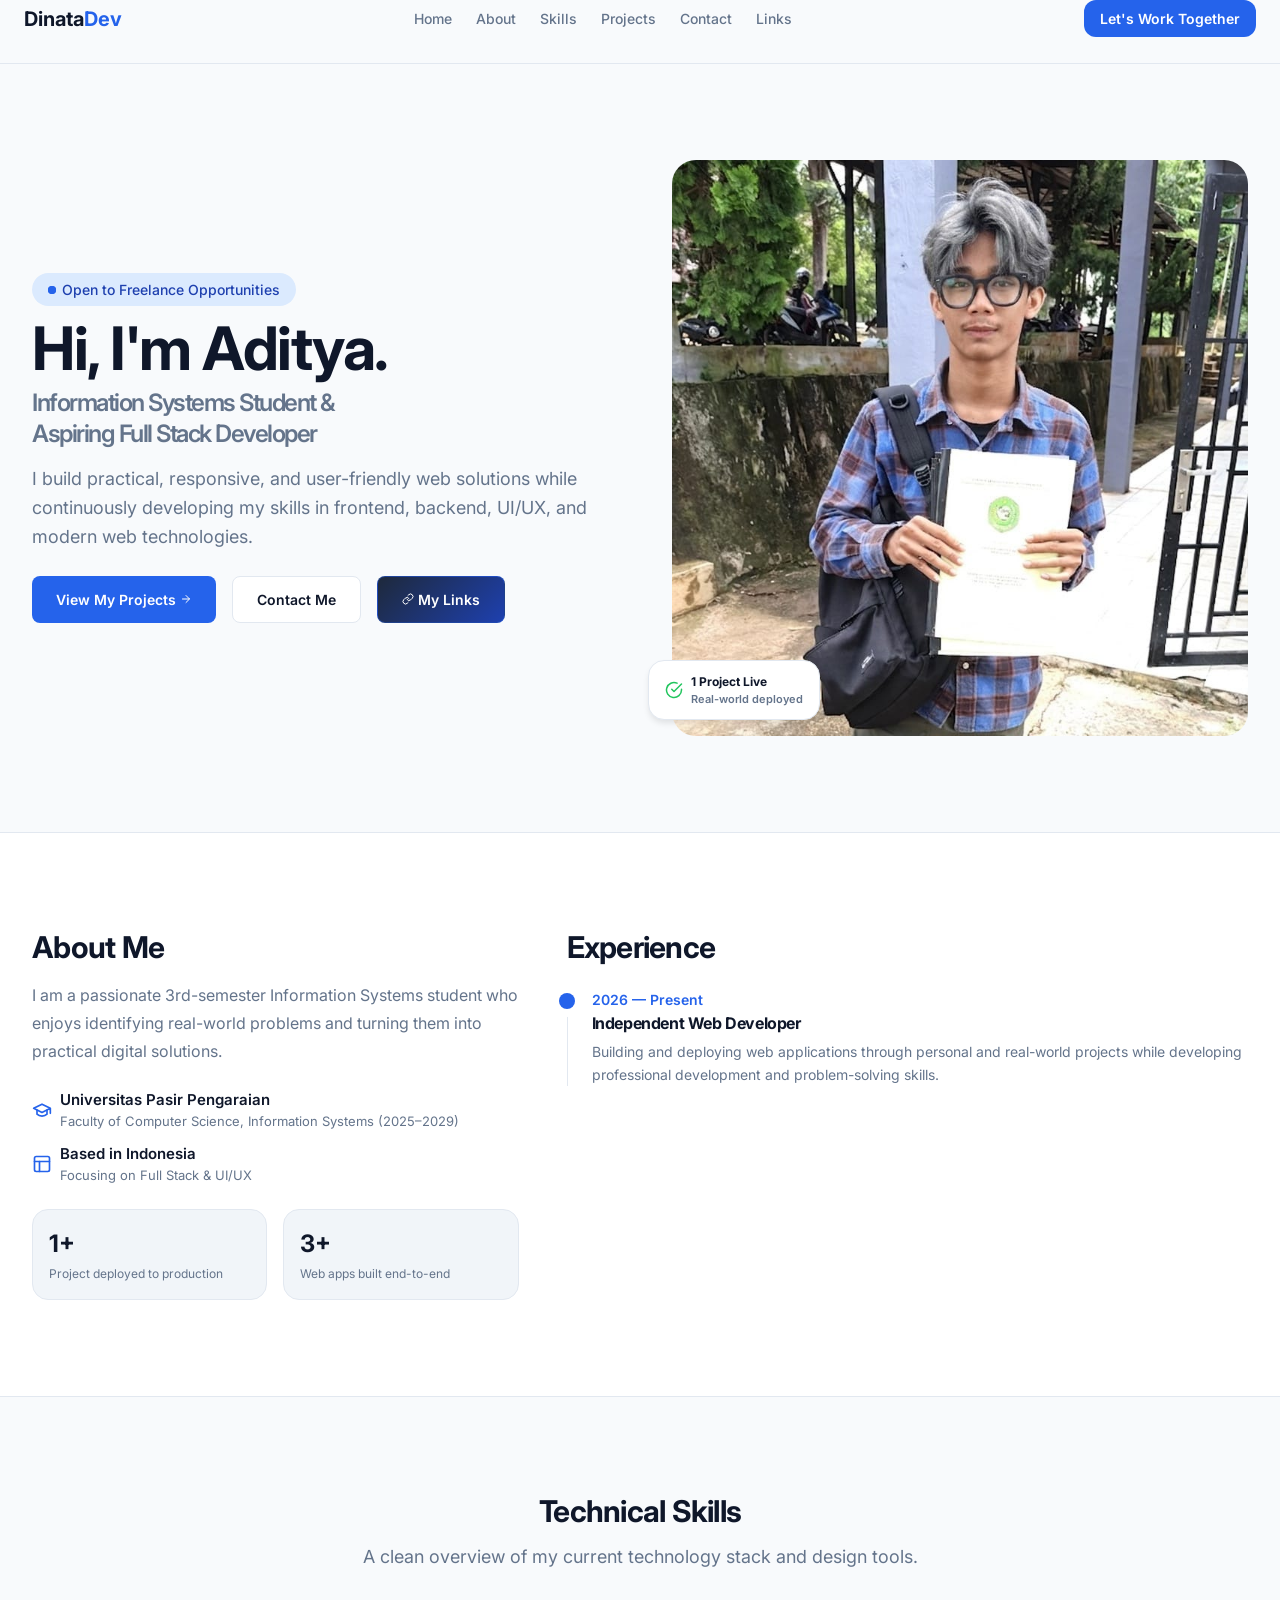
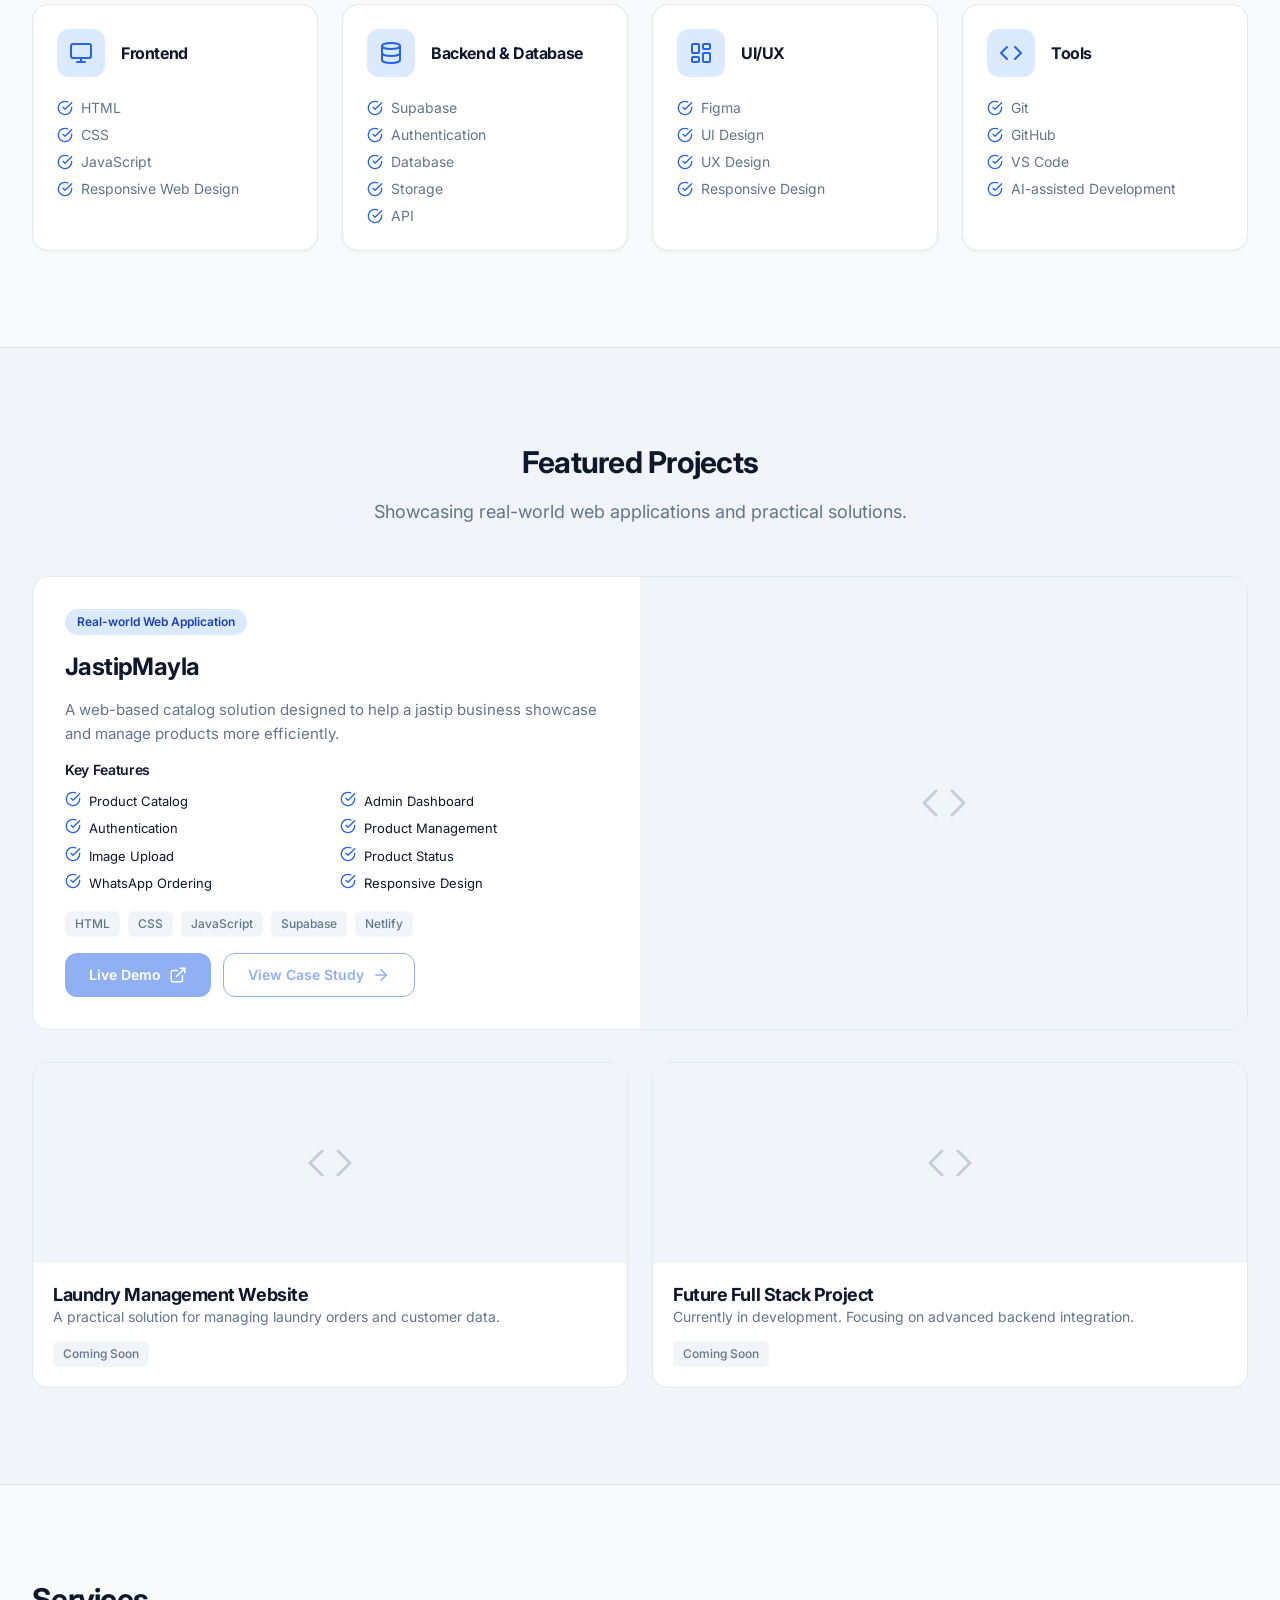
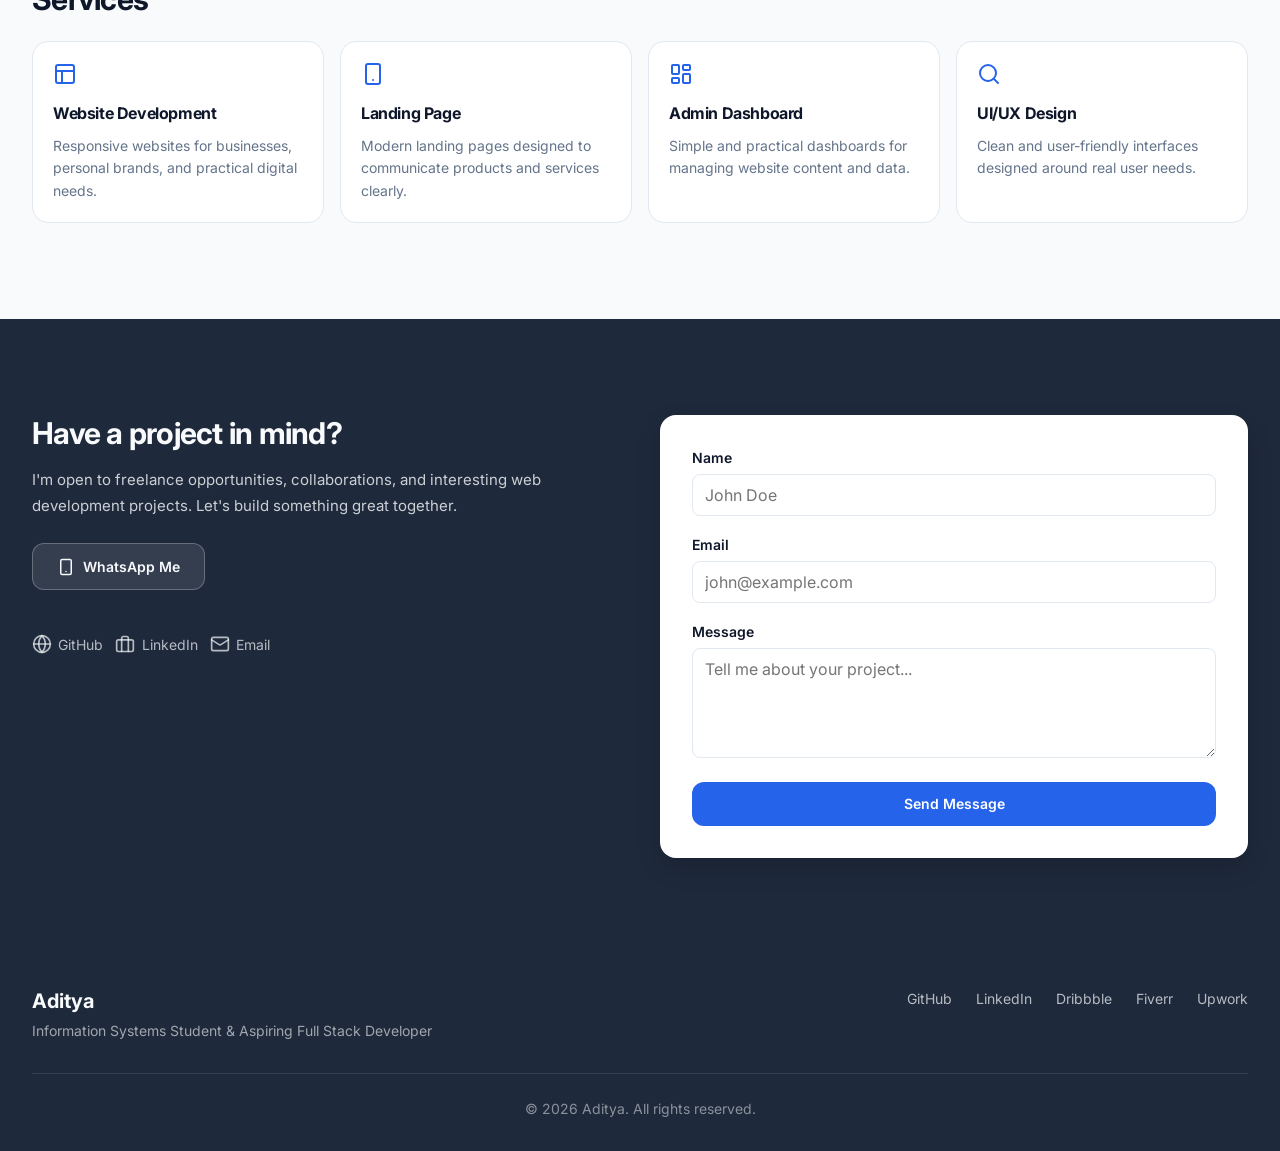
==== commit 6bfbae9c: "Add profile photo and update image paths" ====
--- a/index.html
+++ b/index.html
@@ -191,7 +191,7 @@
               <!-- Profile image; onerror shows placeholder (Req 6.11) -->
               <img
                 id="hero-profile-img"
-                src="assets/images/profile.jpg"
+                src="assets/images/adit.jpeg"
                 alt="Aditya — Information Systems Student and Full Stack Developer"
                 class="hero-profile-img"
                 loading="eager"
